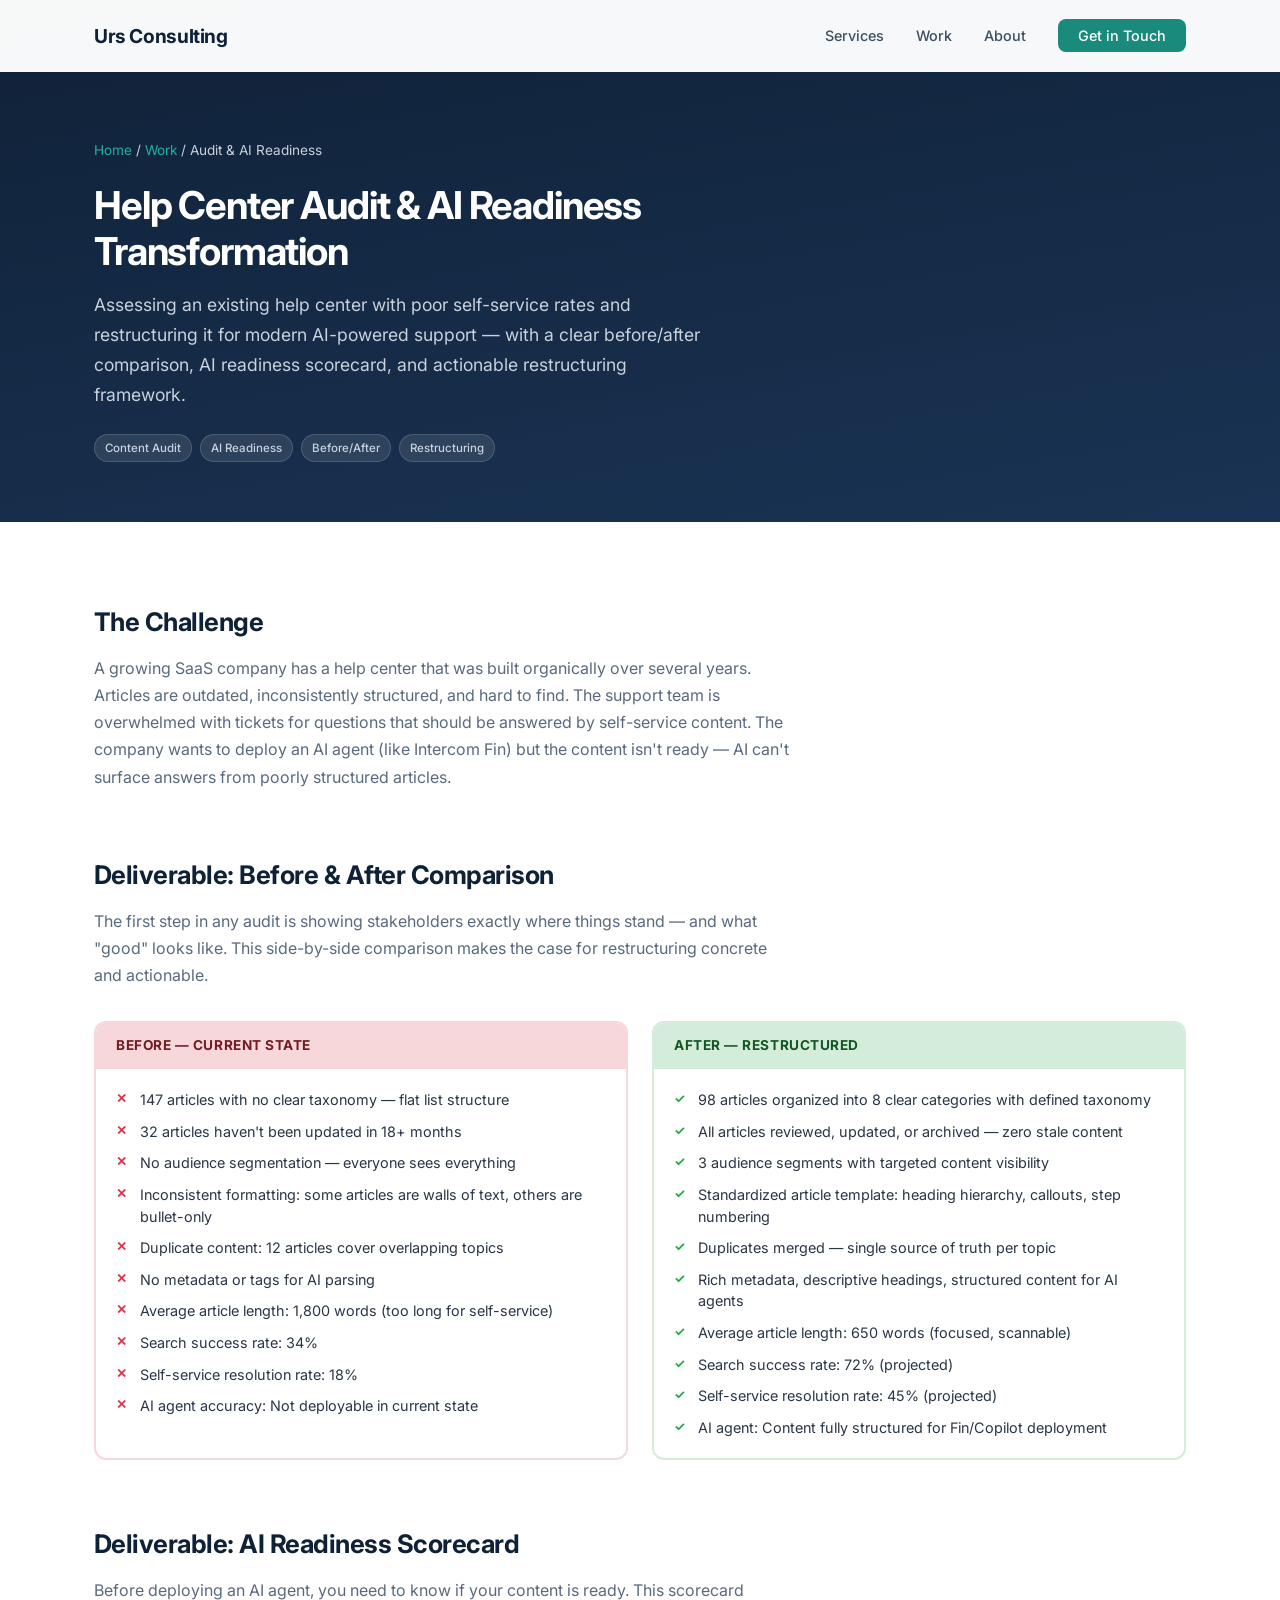
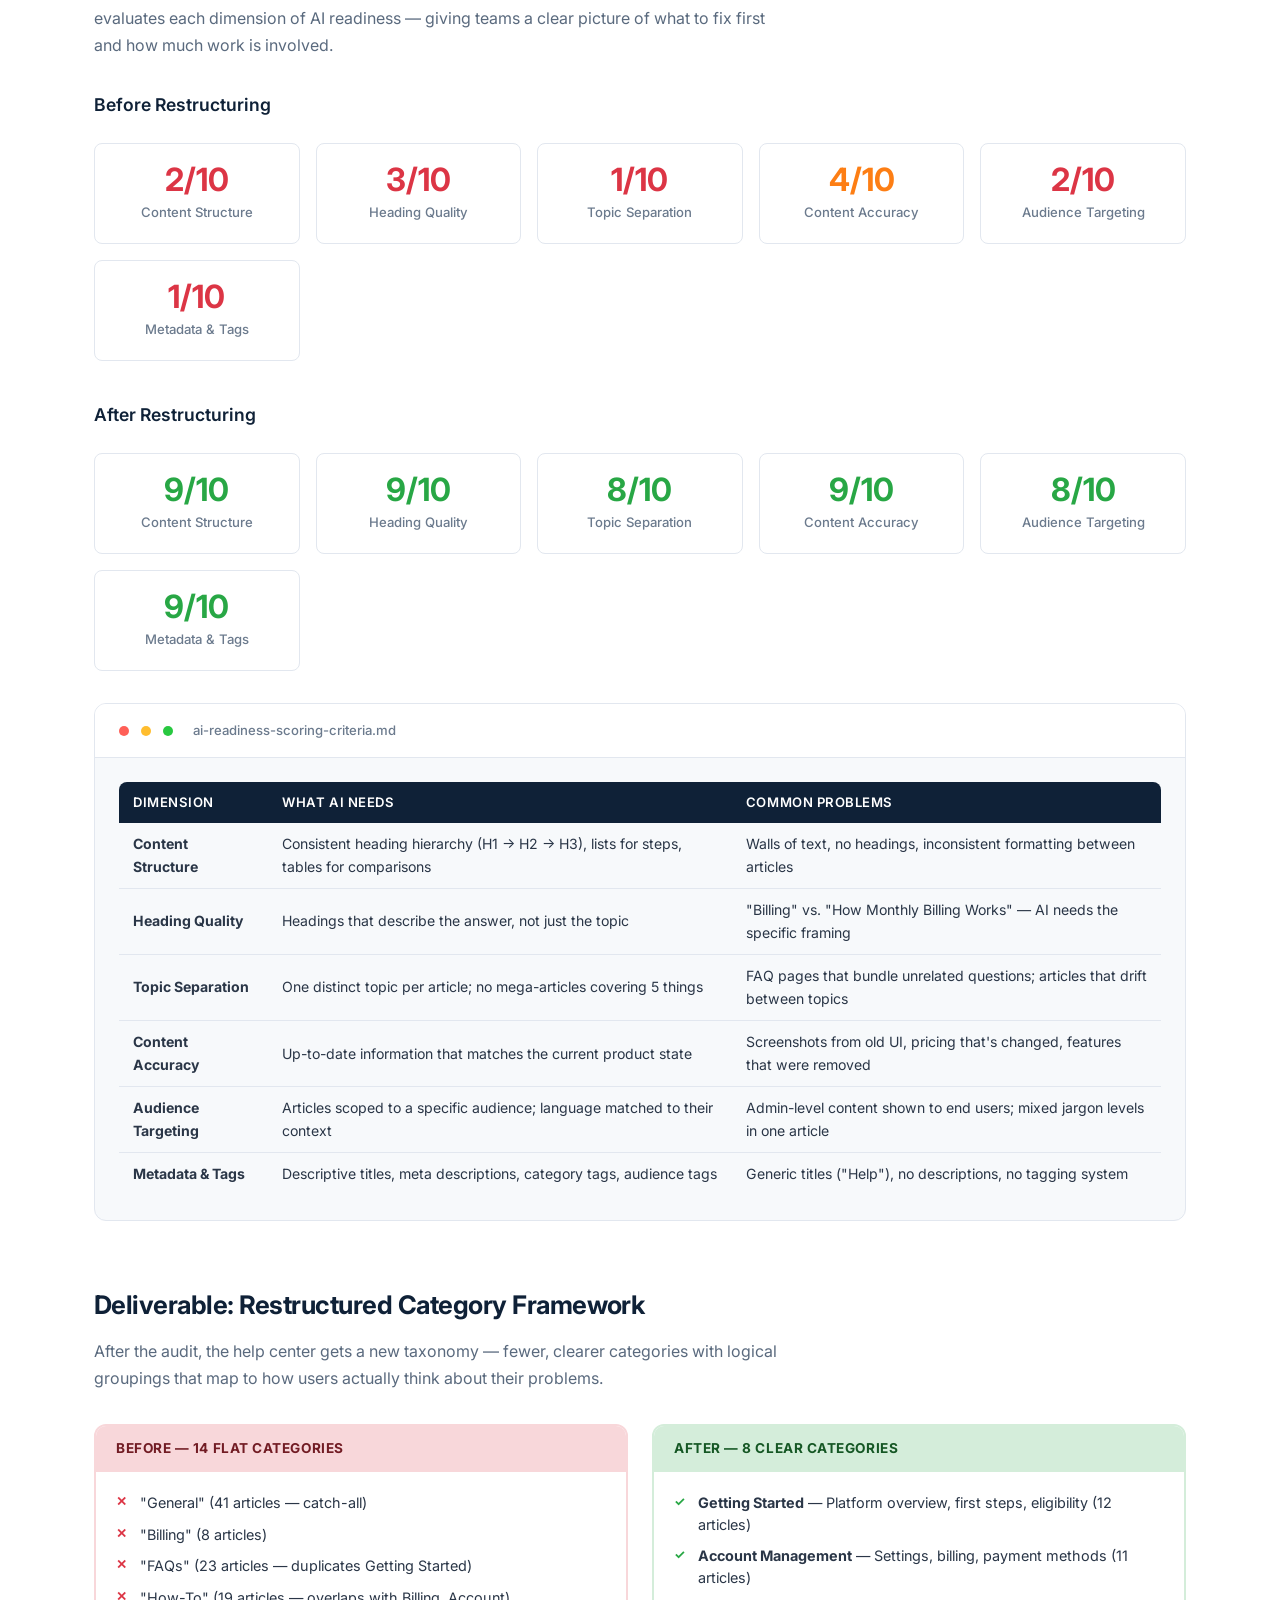
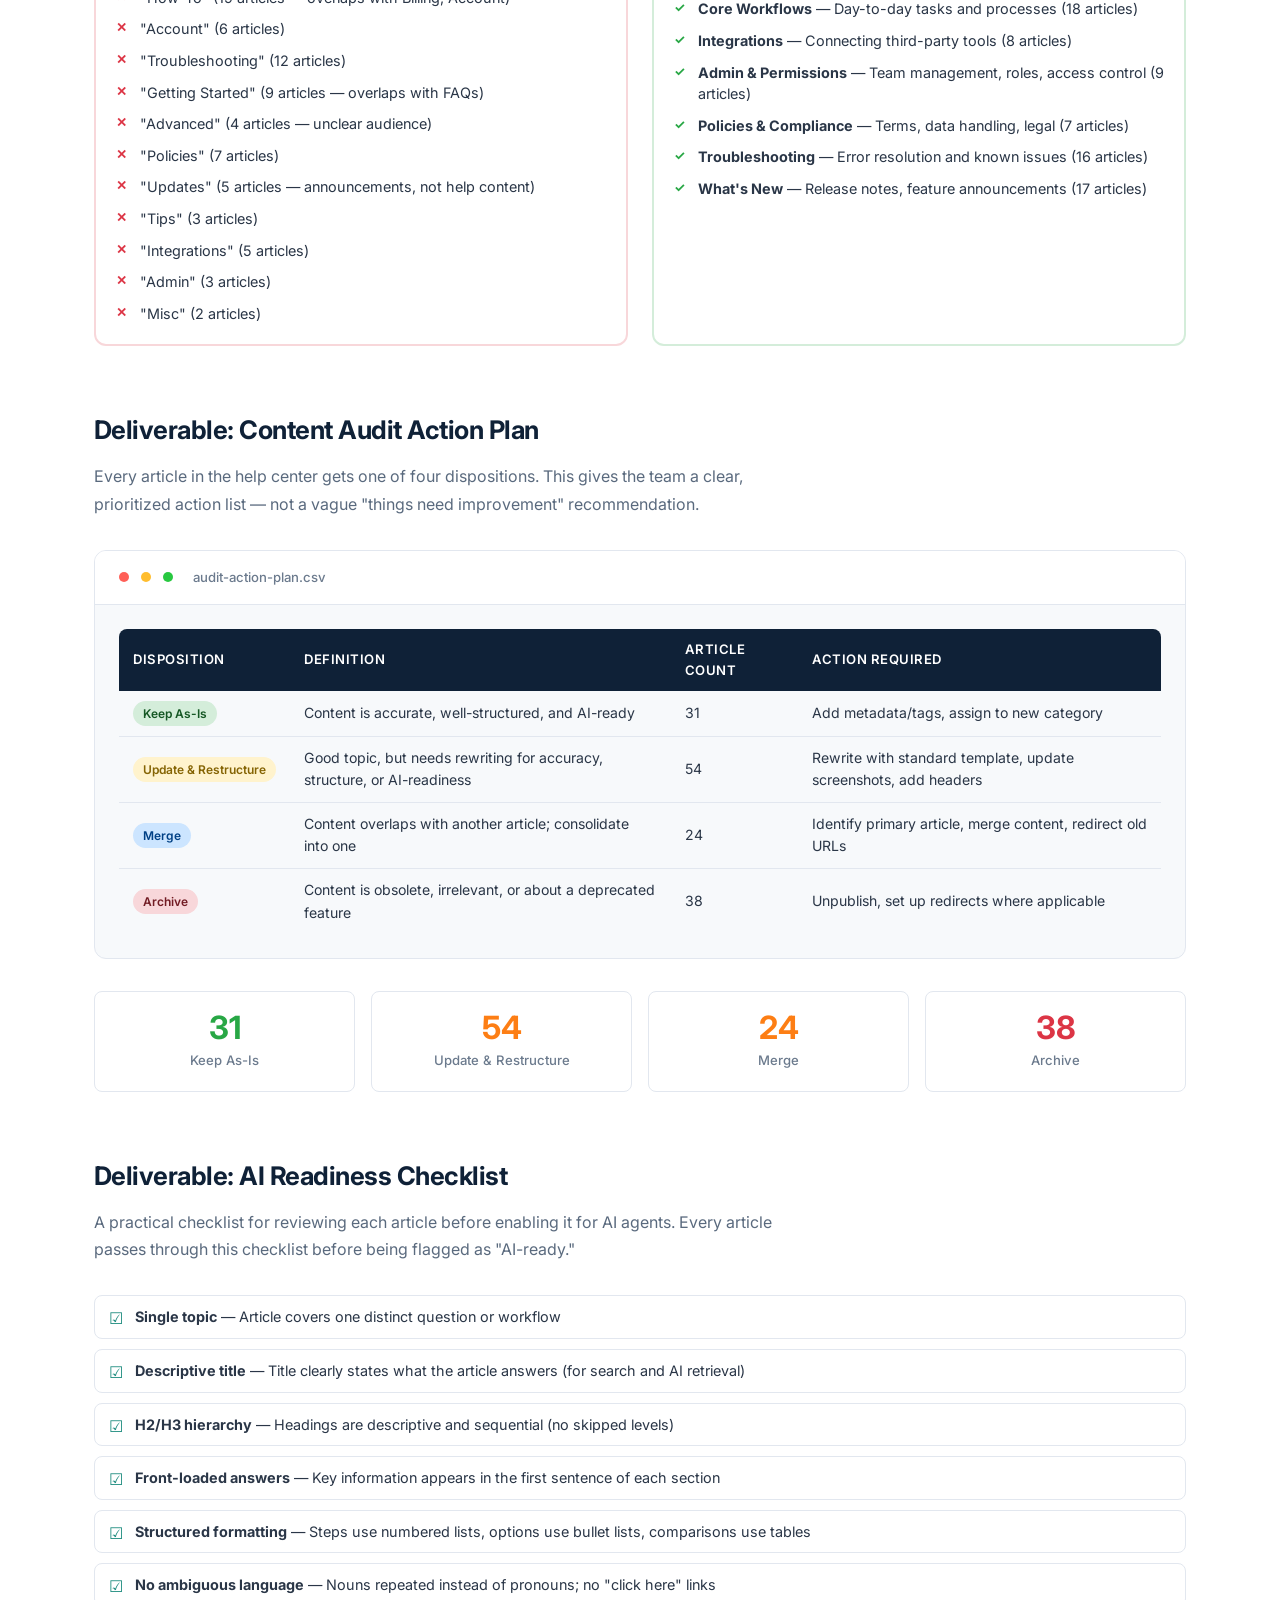
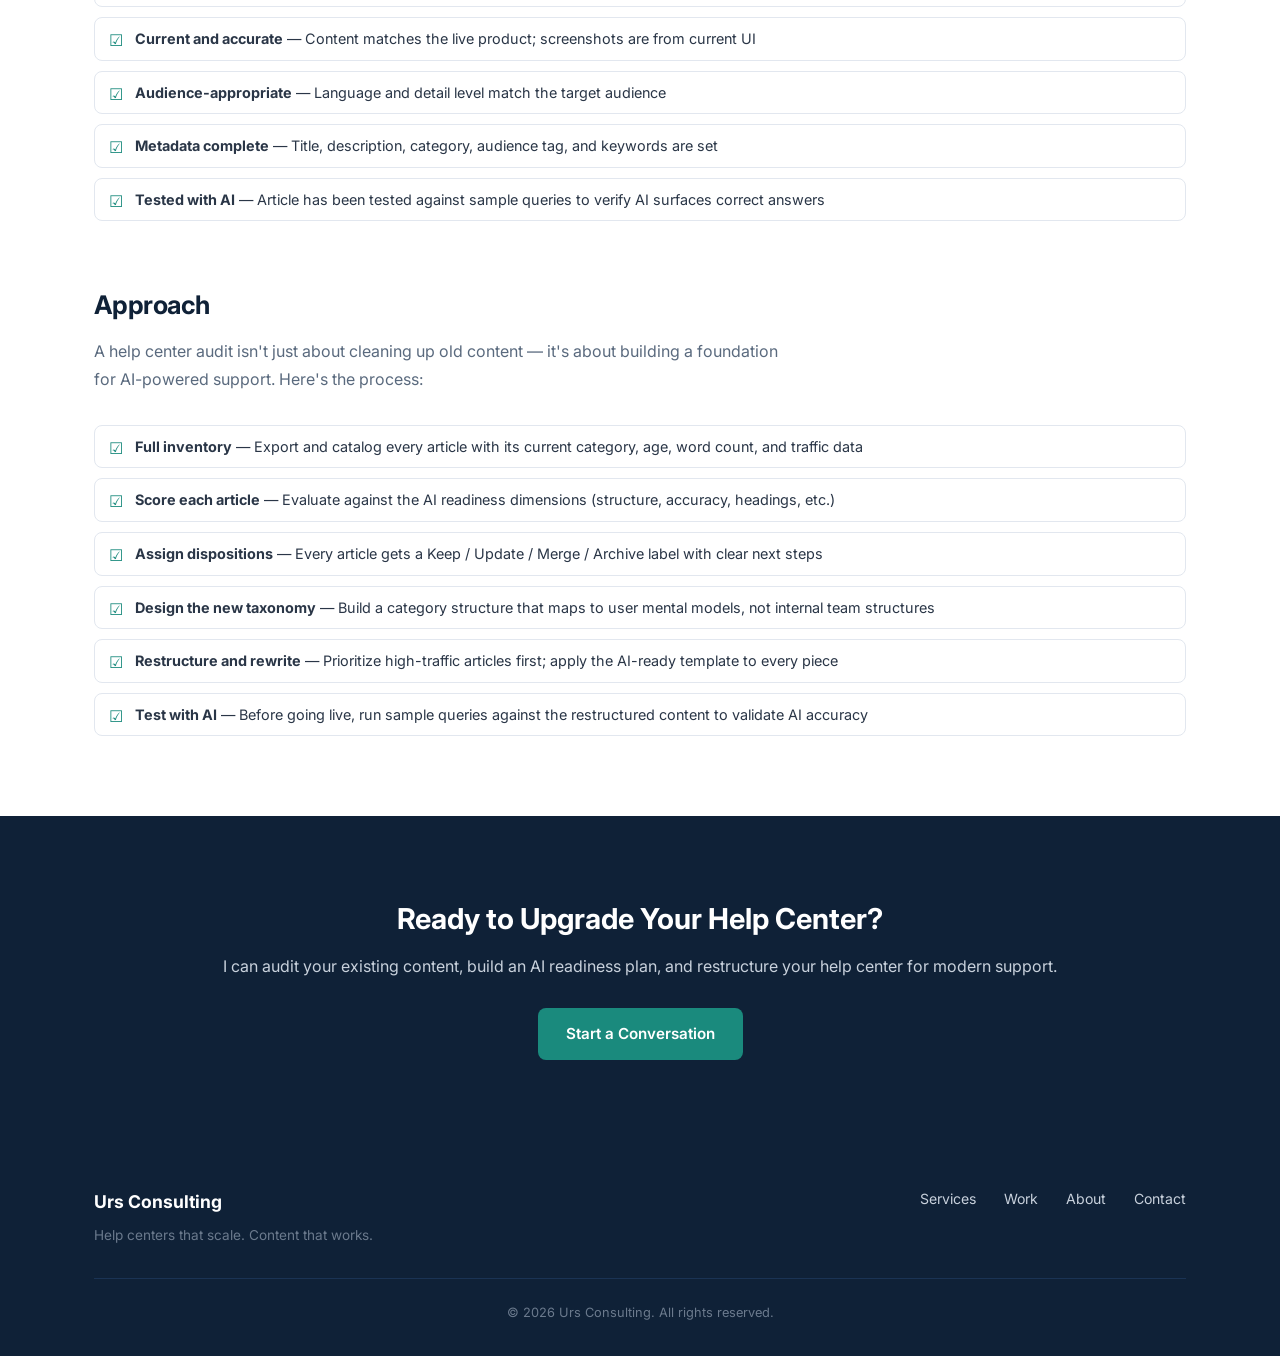
==== examples/audit-ai-readiness.html @ 2b867b2d "Initial portfolio site" ====
<!DOCTYPE html>
<html lang="en">
<head>
    <meta charset="UTF-8">
    <meta name="viewport" content="width=device-width, initial-scale=1.0">
    <title>Help Center Audit &amp; AI Readiness Transformation — Urs Consulting</title>
    <meta name="description" content="Example: Assessing an outdated help center and restructuring it for modern AI-powered support — with before/after comparison and AI readiness scoring.">
    <link rel="preconnect" href="https://fonts.googleapis.com">
    <link rel="preconnect" href="https://fonts.gstatic.com" crossorigin>
    <link href="https://fonts.googleapis.com/css2?family=Inter:wght@400;500;600;700&display=swap" rel="stylesheet">
    <link rel="stylesheet" href="../styles.css">
</head>
<body>
    <!-- Navigation -->
    <nav class="nav scrolled" id="nav">
        <div class="nav-container">
            <a href="../index.html" class="nav-logo">Urs Consulting</a>
            <button class="nav-toggle" aria-label="Toggle navigation menu">
                <span></span>
                <span></span>
                <span></span>
            </button>
            <ul class="nav-links">
                <li><a href="../index.html#services">Services</a></li>
                <li><a href="../index.html#work">Work</a></li>
                <li><a href="../index.html#about">About</a></li>
                <li><a href="../index.html#contact" class="nav-cta">Get in Touch</a></li>
            </ul>
        </div>
    </nav>

    <!-- Hero -->
    <section class="example-hero">
        <div class="container">
            <div class="breadcrumb">
                <a href="../index.html">Home</a> / <a href="../index.html#work">Work</a> / Audit &amp; AI Readiness
            </div>
            <h1>Help Center Audit &amp; AI Readiness Transformation</h1>
            <p class="example-description">Assessing an existing help center with poor self-service rates and restructuring it for modern AI-powered support — with a clear before/after comparison, AI readiness scorecard, and actionable restructuring framework.</p>
            <div class="example-tags">
                <span class="tag">Content Audit</span>
                <span class="tag">AI Readiness</span>
                <span class="tag">Before/After</span>
                <span class="tag">Restructuring</span>
            </div>
        </div>
    </section>

    <!-- Body Content -->
    <section class="example-body">
        <div class="container">

            <!-- Context -->
            <div class="example-section">
                <h2>The Challenge</h2>
                <p>A growing SaaS company has a help center that was built organically over several years. Articles are outdated, inconsistently structured, and hard to find. The support team is overwhelmed with tickets for questions that should be answered by self-service content. The company wants to deploy an AI agent (like Intercom Fin) but the content isn't ready — AI can't surface answers from poorly structured articles.</p>
            </div>

            <!-- Deliverable 1: Before/After -->
            <div class="example-section">
                <h2>Deliverable: Before &amp; After Comparison</h2>
                <p>The first step in any audit is showing stakeholders exactly where things stand — and what "good" looks like. This side-by-side comparison makes the case for restructuring concrete and actionable.</p>

                <div class="before-after">
                    <div class="before-panel">
                        <div class="panel-header">Before — Current State</div>
                        <div class="panel-content">
                            <ul>
                                <li>147 articles with no clear taxonomy — flat list structure</li>
                                <li>32 articles haven't been updated in 18+ months</li>
                                <li>No audience segmentation — everyone sees everything</li>
                                <li>Inconsistent formatting: some articles are walls of text, others are bullet-only</li>
                                <li>Duplicate content: 12 articles cover overlapping topics</li>
                                <li>No metadata or tags for AI parsing</li>
                                <li>Average article length: 1,800 words (too long for self-service)</li>
                                <li>Search success rate: 34%</li>
                                <li>Self-service resolution rate: 18%</li>
                                <li>AI agent accuracy: Not deployable in current state</li>
                            </ul>
                        </div>
                    </div>
                    <div class="after-panel">
                        <div class="panel-header">After — Restructured</div>
                        <div class="panel-content">
                            <ul>
                                <li>98 articles organized into 8 clear categories with defined taxonomy</li>
                                <li>All articles reviewed, updated, or archived — zero stale content</li>
                                <li>3 audience segments with targeted content visibility</li>
                                <li>Standardized article template: heading hierarchy, callouts, step numbering</li>
                                <li>Duplicates merged — single source of truth per topic</li>
                                <li>Rich metadata, descriptive headings, structured content for AI agents</li>
                                <li>Average article length: 650 words (focused, scannable)</li>
                                <li>Search success rate: 72% (projected)</li>
                                <li>Self-service resolution rate: 45% (projected)</li>
                                <li>AI agent: Content fully structured for Fin/Copilot deployment</li>
                            </ul>
                        </div>
                    </div>
                </div>
            </div>

            <!-- Deliverable 2: AI Readiness Scorecard -->
            <div class="example-section">
                <h2>Deliverable: AI Readiness Scorecard</h2>
                <p>Before deploying an AI agent, you need to know if your content is ready. This scorecard evaluates each dimension of AI readiness — giving teams a clear picture of what to fix first and how much work is involved.</p>

                <h3 style="font-size: 1.1rem; font-weight: 600; color: var(--color-navy); margin: 24px 0 4px;">Before Restructuring</h3>
                <div class="scorecard">
                    <div class="score-item">
                        <div class="score-value score-low">2/10</div>
                        <div class="score-label">Content Structure</div>
                    </div>
                    <div class="score-item">
                        <div class="score-value score-low">3/10</div>
                        <div class="score-label">Heading Quality</div>
                    </div>
                    <div class="score-item">
                        <div class="score-value score-low">1/10</div>
                        <div class="score-label">Topic Separation</div>
                    </div>
                    <div class="score-item">
                        <div class="score-value score-mid">4/10</div>
                        <div class="score-label">Content Accuracy</div>
                    </div>
                    <div class="score-item">
                        <div class="score-value score-low">2/10</div>
                        <div class="score-label">Audience Targeting</div>
                    </div>
                    <div class="score-item">
                        <div class="score-value score-low">1/10</div>
                        <div class="score-label">Metadata &amp; Tags</div>
                    </div>
                </div>

                <h3 style="font-size: 1.1rem; font-weight: 600; color: var(--color-navy); margin: 40px 0 4px;">After Restructuring</h3>
                <div class="scorecard">
                    <div class="score-item">
                        <div class="score-value score-high">9/10</div>
                        <div class="score-label">Content Structure</div>
                    </div>
                    <div class="score-item">
                        <div class="score-value score-high">9/10</div>
                        <div class="score-label">Heading Quality</div>
                    </div>
                    <div class="score-item">
                        <div class="score-value score-high">8/10</div>
                        <div class="score-label">Topic Separation</div>
                    </div>
                    <div class="score-item">
                        <div class="score-value score-high">9/10</div>
                        <div class="score-label">Content Accuracy</div>
                    </div>
                    <div class="score-item">
                        <div class="score-value score-high">8/10</div>
                        <div class="score-label">Audience Targeting</div>
                    </div>
                    <div class="score-item">
                        <div class="score-value score-high">9/10</div>
                        <div class="score-label">Metadata &amp; Tags</div>
                    </div>
                </div>

                <div class="deliverable" style="margin-top: 32px;">
                    <div class="deliverable-header">
                        <span class="dot red"></span>
                        <span class="dot yellow"></span>
                        <span class="dot green"></span>
                        <span>ai-readiness-scoring-criteria.md</span>
                    </div>
                    <div class="deliverable-content">
                        <table>
                            <thead>
                                <tr>
                                    <th>Dimension</th>
                                    <th>What AI Needs</th>
                                    <th>Common Problems</th>
                                </tr>
                            </thead>
                            <tbody>
                                <tr>
                                    <td><strong>Content Structure</strong></td>
                                    <td>Consistent heading hierarchy (H1 → H2 → H3), lists for steps, tables for comparisons</td>
                                    <td>Walls of text, no headings, inconsistent formatting between articles</td>
                                </tr>
                                <tr>
                                    <td><strong>Heading Quality</strong></td>
                                    <td>Headings that describe the answer, not just the topic</td>
                                    <td>"Billing" vs. "How Monthly Billing Works" — AI needs the specific framing</td>
                                </tr>
                                <tr>
                                    <td><strong>Topic Separation</strong></td>
                                    <td>One distinct topic per article; no mega-articles covering 5 things</td>
                                    <td>FAQ pages that bundle unrelated questions; articles that drift between topics</td>
                                </tr>
                                <tr>
                                    <td><strong>Content Accuracy</strong></td>
                                    <td>Up-to-date information that matches the current product state</td>
                                    <td>Screenshots from old UI, pricing that's changed, features that were removed</td>
                                </tr>
                                <tr>
                                    <td><strong>Audience Targeting</strong></td>
                                    <td>Articles scoped to a specific audience; language matched to their context</td>
                                    <td>Admin-level content shown to end users; mixed jargon levels in one article</td>
                                </tr>
                                <tr>
                                    <td><strong>Metadata &amp; Tags</strong></td>
                                    <td>Descriptive titles, meta descriptions, category tags, audience tags</td>
                                    <td>Generic titles ("Help"), no descriptions, no tagging system</td>
                                </tr>
                            </tbody>
                        </table>
                    </div>
                </div>
            </div>

            <!-- Deliverable 3: Restructured Framework -->
            <div class="example-section">
                <h2>Deliverable: Restructured Category Framework</h2>
                <p>After the audit, the help center gets a new taxonomy — fewer, clearer categories with logical groupings that map to how users actually think about their problems.</p>

                <div class="before-after">
                    <div class="before-panel">
                        <div class="panel-header">Before — 14 Flat Categories</div>
                        <div class="panel-content">
                            <ul>
                                <li>"General" (41 articles — catch-all)</li>
                                <li>"Billing" (8 articles)</li>
                                <li>"FAQs" (23 articles — duplicates Getting Started)</li>
                                <li>"How-To" (19 articles — overlaps with Billing, Account)</li>
                                <li>"Account" (6 articles)</li>
                                <li>"Troubleshooting" (12 articles)</li>
                                <li>"Getting Started" (9 articles — overlaps with FAQs)</li>
                                <li>"Advanced" (4 articles — unclear audience)</li>
                                <li>"Policies" (7 articles)</li>
                                <li>"Updates" (5 articles — announcements, not help content)</li>
                                <li>"Tips" (3 articles)</li>
                                <li>"Integrations" (5 articles)</li>
                                <li>"Admin" (3 articles)</li>
                                <li>"Misc" (2 articles)</li>
                            </ul>
                        </div>
                    </div>
                    <div class="after-panel">
                        <div class="panel-header">After — 8 Clear Categories</div>
                        <div class="panel-content">
                            <ul>
                                <li><strong>Getting Started</strong> — Platform overview, first steps, eligibility (12 articles)</li>
                                <li><strong>Account Management</strong> — Settings, billing, payment methods (11 articles)</li>
                                <li><strong>Core Workflows</strong> — Day-to-day tasks and processes (18 articles)</li>
                                <li><strong>Integrations</strong> — Connecting third-party tools (8 articles)</li>
                                <li><strong>Admin &amp; Permissions</strong> — Team management, roles, access control (9 articles)</li>
                                <li><strong>Policies &amp; Compliance</strong> — Terms, data handling, legal (7 articles)</li>
                                <li><strong>Troubleshooting</strong> — Error resolution and known issues (16 articles)</li>
                                <li><strong>What's New</strong> — Release notes, feature announcements (17 articles)</li>
                            </ul>
                        </div>
                    </div>
                </div>
            </div>

            <!-- Deliverable 4: Audit Action Plan -->
            <div class="example-section">
                <h2>Deliverable: Content Audit Action Plan</h2>
                <p>Every article in the help center gets one of four dispositions. This gives the team a clear, prioritized action list — not a vague "things need improvement" recommendation.</p>

                <div class="deliverable">
                    <div class="deliverable-header">
                        <span class="dot red"></span>
                        <span class="dot yellow"></span>
                        <span class="dot green"></span>
                        <span>audit-action-plan.csv</span>
                    </div>
                    <div class="deliverable-content">
                        <table>
                            <thead>
                                <tr>
                                    <th>Disposition</th>
                                    <th>Definition</th>
                                    <th>Article Count</th>
                                    <th>Action Required</th>
                                </tr>
                            </thead>
                            <tbody>
                                <tr>
                                    <td><span class="status status-published">Keep As-Is</span></td>
                                    <td>Content is accurate, well-structured, and AI-ready</td>
                                    <td>31</td>
                                    <td>Add metadata/tags, assign to new category</td>
                                </tr>
                                <tr>
                                    <td><span class="status status-review">Update &amp; Restructure</span></td>
                                    <td>Good topic, but needs rewriting for accuracy, structure, or AI-readiness</td>
                                    <td>54</td>
                                    <td>Rewrite with standard template, update screenshots, add headers</td>
                                </tr>
                                <tr>
                                    <td><span class="status status-in-progress">Merge</span></td>
                                    <td>Content overlaps with another article; consolidate into one</td>
                                    <td>24</td>
                                    <td>Identify primary article, merge content, redirect old URLs</td>
                                </tr>
                                <tr>
                                    <td><span class="status status-outdated">Archive</span></td>
                                    <td>Content is obsolete, irrelevant, or about a deprecated feature</td>
                                    <td>38</td>
                                    <td>Unpublish, set up redirects where applicable</td>
                                </tr>
                            </tbody>
                        </table>
                    </div>
                </div>

                <div style="margin-top: 24px;">
                    <div class="scorecard">
                        <div class="score-item">
                            <div class="score-value score-high">31</div>
                            <div class="score-label">Keep As-Is</div>
                        </div>
                        <div class="score-item">
                            <div class="score-value score-mid">54</div>
                            <div class="score-label">Update &amp; Restructure</div>
                        </div>
                        <div class="score-item">
                            <div class="score-value score-mid">24</div>
                            <div class="score-label">Merge</div>
                        </div>
                        <div class="score-item">
                            <div class="score-value score-low">38</div>
                            <div class="score-label">Archive</div>
                        </div>
                    </div>
                </div>
            </div>

            <!-- Deliverable 5: AI Readiness Checklist -->
            <div class="example-section">
                <h2>Deliverable: AI Readiness Checklist</h2>
                <p>A practical checklist for reviewing each article before enabling it for AI agents. Every article passes through this checklist before being flagged as "AI-ready."</p>

                <ul class="checklist">
                    <li class="checked"><strong>Single topic</strong> — Article covers one distinct question or workflow</li>
                    <li class="checked"><strong>Descriptive title</strong> — Title clearly states what the article answers (for search and AI retrieval)</li>
                    <li class="checked"><strong>H2/H3 hierarchy</strong> — Headings are descriptive and sequential (no skipped levels)</li>
                    <li class="checked"><strong>Front-loaded answers</strong> — Key information appears in the first sentence of each section</li>
                    <li class="checked"><strong>Structured formatting</strong> — Steps use numbered lists, options use bullet lists, comparisons use tables</li>
                    <li class="checked"><strong>No ambiguous language</strong> — Nouns repeated instead of pronouns; no "click here" links</li>
                    <li class="checked"><strong>Current and accurate</strong> — Content matches the live product; screenshots are from current UI</li>
                    <li class="checked"><strong>Audience-appropriate</strong> — Language and detail level match the target audience</li>
                    <li class="checked"><strong>Metadata complete</strong> — Title, description, category, audience tag, and keywords are set</li>
                    <li class="checked"><strong>Tested with AI</strong> — Article has been tested against sample queries to verify AI surfaces correct answers</li>
                </ul>
            </div>

            <!-- Approach -->
            <div class="example-section">
                <h2>Approach</h2>
                <p>A help center audit isn't just about cleaning up old content — it's about building a foundation for AI-powered support. Here's the process:</p>
                <ul class="checklist">
                    <li class="checked"><strong>Full inventory</strong> — Export and catalog every article with its current category, age, word count, and traffic data</li>
                    <li class="checked"><strong>Score each article</strong> — Evaluate against the AI readiness dimensions (structure, accuracy, headings, etc.)</li>
                    <li class="checked"><strong>Assign dispositions</strong> — Every article gets a Keep / Update / Merge / Archive label with clear next steps</li>
                    <li class="checked"><strong>Design the new taxonomy</strong> — Build a category structure that maps to user mental models, not internal team structures</li>
                    <li class="checked"><strong>Restructure and rewrite</strong> — Prioritize high-traffic articles first; apply the AI-ready template to every piece</li>
                    <li class="checked"><strong>Test with AI</strong> — Before going live, run sample queries against the restructured content to validate AI accuracy</li>
                </ul>
            </div>

        </div>
    </section>

    <!-- CTA -->
    <section class="example-cta">
        <div class="container">
            <h2>Ready to Upgrade Your Help Center?</h2>
            <p>I can audit your existing content, build an AI readiness plan, and restructure your help center for modern support.</p>
            <a href="../index.html#contact" class="btn btn-primary">Start a Conversation</a>
        </div>
    </section>

    <!-- Footer -->
    <footer class="footer">
        <div class="container">
            <div class="footer-content">
                <div class="footer-brand">
                    <span class="footer-logo">Urs Consulting</span>
                    <p>Help centers that scale. Content that works.</p>
                </div>
                <div class="footer-links">
                    <a href="../index.html#services">Services</a>
                    <a href="../index.html#work">Work</a>
                    <a href="../index.html#about">About</a>
                    <a href="../index.html#contact">Contact</a>
                </div>
            </div>
            <div class="footer-bottom">
                <p>&copy; 2026 Urs Consulting. All rights reserved.</p>
            </div>
        </div>
    </footer>

    <script>
        const navToggle = document.querySelector('.nav-toggle');
        const navLinks = document.querySelector('.nav-links');
        navToggle.addEventListener('click', () => {
            navLinks.classList.toggle('active');
            navToggle.classList.toggle('active');
        });
        document.querySelectorAll('.nav-links a').forEach(link => {
            link.addEventListener('click', () => {
                navLinks.classList.remove('active');
                navToggle.classList.remove('active');
            });
        });
    </script>
</body>
</html>
---- styles.css ----
/* ========================================
   Urs Consulting — Styles
   ======================================== */

/* --- Custom Properties --- */
:root {
    --color-navy: #0f2137;
    --color-navy-light: #1a3354;
    --color-teal: #1a8a7d;
    --color-teal-light: #21b0a0;
    --color-teal-bg: #e8f7f5;
    --color-white: #ffffff;
    --color-off-white: #f7f9fb;
    --color-gray-100: #f0f3f7;
    --color-gray-200: #e2e7ef;
    --color-gray-300: #c8d1dc;
    --color-gray-500: #6b7a8d;
    --color-gray-700: #3d4f63;
    --color-gray-900: #1a2332;
    --color-text: #2a3647;
    --color-text-light: #5a6a7e;
    --font-body: 'Inter', -apple-system, BlinkMacSystemFont, 'Segoe UI', sans-serif;
    --max-width: 1140px;
    --nav-height: 72px;
    --radius: 8px;
    --radius-lg: 12px;
    --shadow-sm: 0 1px 3px rgba(15, 33, 55, 0.08);
    --shadow-md: 0 4px 16px rgba(15, 33, 55, 0.1);
    --shadow-lg: 0 8px 32px rgba(15, 33, 55, 0.12);
    --transition: 0.2s ease;
}

/* --- Reset & Base --- */
*, *::before, *::after {
    margin: 0;
    padding: 0;
    box-sizing: border-box;
}

html {
    scroll-behavior: smooth;
}

body {
    font-family: var(--font-body);
    color: var(--color-text);
    line-height: 1.6;
    background: var(--color-white);
    -webkit-font-smoothing: antialiased;
}

img {
    max-width: 100%;
    display: block;
}

a {
    color: inherit;
    text-decoration: none;
}

/* --- Layout --- */
.container {
    max-width: var(--max-width);
    margin: 0 auto;
    padding: 0 24px;
}

/* --- Navigation --- */
.nav {
    position: fixed;
    top: 0;
    left: 0;
    right: 0;
    height: var(--nav-height);
    z-index: 1000;
    background: transparent;
    transition: background var(--transition), box-shadow var(--transition);
}

.nav.scrolled {
    background: rgba(255, 255, 255, 0.97);
    box-shadow: var(--shadow-sm);
    backdrop-filter: blur(8px);
}

.nav-container {
    max-width: var(--max-width);
    margin: 0 auto;
    padding: 0 24px;
    height: 100%;
    display: flex;
    align-items: center;
    justify-content: space-between;
}

.nav-logo {
    font-size: 1.2rem;
    font-weight: 700;
    color: var(--color-navy);
    letter-spacing: -0.02em;
}

.nav-links {
    list-style: none;
    display: flex;
    align-items: center;
    gap: 32px;
}

.nav-links a {
    font-size: 0.9rem;
    font-weight: 500;
    color: var(--color-gray-700);
    transition: color var(--transition);
}

.nav-links a:hover {
    color: var(--color-teal);
}

.nav-cta {
    background: var(--color-teal);
    color: var(--color-white) !important;
    padding: 8px 20px;
    border-radius: var(--radius);
    transition: background var(--transition) !important;
}

.nav-cta:hover {
    background: var(--color-teal-light) !important;
}

/* Mobile Nav Toggle */
.nav-toggle {
    display: none;
    flex-direction: column;
    gap: 5px;
    background: none;
    border: none;
    cursor: pointer;
    padding: 4px;
}

.nav-toggle span {
    display: block;
    width: 24px;
    height: 2px;
    background: var(--color-navy);
    border-radius: 2px;
    transition: transform var(--transition), opacity var(--transition);
}

.nav-toggle.active span:nth-child(1) {
    transform: rotate(45deg) translate(5px, 5px);
}
.nav-toggle.active span:nth-child(2) {
    opacity: 0;
}
.nav-toggle.active span:nth-child(3) {
    transform: rotate(-45deg) translate(5px, -5px);
}

/* --- Buttons --- */
.btn {
    display: inline-block;
    font-family: var(--font-body);
    font-size: 0.95rem;
    font-weight: 600;
    padding: 14px 28px;
    border-radius: var(--radius);
    border: none;
    cursor: pointer;
    transition: all var(--transition);
    text-align: center;
}

.btn-primary {
    background: var(--color-teal);
    color: var(--color-white);
}

.btn-primary:hover {
    background: var(--color-teal-light);
    transform: translateY(-1px);
    box-shadow: 0 4px 12px rgba(26, 138, 125, 0.3);
}

.btn-secondary {
    background: transparent;
    color: var(--color-navy);
    border: 2px solid var(--color-gray-200);
}

.btn-secondary:hover {
    border-color: var(--color-teal);
    color: var(--color-teal);
}

.btn-full {
    width: 100%;
}

/* --- Hero Section --- */
.hero {
    padding: 160px 0 100px;
    background: linear-gradient(170deg, var(--color-off-white) 0%, var(--color-white) 100%);
}

.hero-content {
    max-width: 720px;
}

.hero h1 {
    font-size: 3.2rem;
    font-weight: 700;
    line-height: 1.15;
    color: var(--color-navy);
    letter-spacing: -0.03em;
    margin-bottom: 24px;
}

.hero-subtitle {
    font-size: 1.15rem;
    line-height: 1.7;
    color: var(--color-text-light);
    margin-bottom: 36px;
    max-width: 600px;
}

.hero-ctas {
    display: flex;
    gap: 16px;
    flex-wrap: wrap;
}

/* --- Section Shared --- */
.section-header {
    text-align: center;
    max-width: 640px;
    margin: 0 auto 56px;
}

.section-header h2 {
    font-size: 2rem;
    font-weight: 700;
    color: var(--color-navy);
    letter-spacing: -0.02em;
    margin-bottom: 16px;
}

.section-header p {
    font-size: 1.05rem;
    color: var(--color-text-light);
    line-height: 1.7;
}

/* --- Services Section --- */
.services {
    padding: 100px 0;
    background: var(--color-white);
}

.services-grid {
    display: grid;
    grid-template-columns: repeat(2, 1fr);
    gap: 24px;
}

.service-card {
    padding: 36px;
    background: var(--color-off-white);
    border-radius: var(--radius-lg);
    border: 1px solid var(--color-gray-100);
    transition: all var(--transition);
}

.service-card:hover {
    box-shadow: var(--shadow-md);
    border-color: var(--color-gray-200);
    transform: translateY(-2px);
}

.service-icon {
    display: inline-flex;
    align-items: center;
    justify-content: center;
    width: 52px;
    height: 52px;
    background: var(--color-teal-bg);
    border-radius: var(--radius);
    color: var(--color-teal);
    margin-bottom: 20px;
}

.service-card h3 {
    font-size: 1.15rem;
    font-weight: 600;
    color: var(--color-navy);
    margin-bottom: 12px;
    letter-spacing: -0.01em;
}

.service-card p {
    font-size: 0.93rem;
    color: var(--color-text-light);
    line-height: 1.65;
}

/* --- Work / Portfolio Section --- */
.work {
    padding: 100px 0;
    background: var(--color-off-white);
}

/* --- Process Section --- */
.process {
    padding: 100px 0;
    background: var(--color-navy);
    color: var(--color-white);
}

.process .section-header h2 {
    color: var(--color-white);
}

.process .section-header p {
    color: var(--color-gray-300);
}

.process-grid {
    display: grid;
    grid-template-columns: repeat(4, 1fr);
    gap: 32px;
}

.process-step {
    position: relative;
}

.process-number {
    display: inline-flex;
    align-items: center;
    justify-content: center;
    width: 40px;
    height: 40px;
    background: var(--color-teal);
    color: var(--color-white);
    font-size: 1rem;
    font-weight: 700;
    border-radius: 50%;
    margin-bottom: 16px;
}

.process-step h3 {
    font-size: 1.05rem;
    font-weight: 600;
    color: var(--color-white);
    margin-bottom: 10px;
}

.process-step p {
    font-size: 0.9rem;
    color: var(--color-gray-300);
    line-height: 1.65;
}

.work-grid {
    display: grid;
    grid-template-columns: repeat(3, 1fr);
    gap: 24px;
}

.work-card {
    display: flex;
    flex-direction: column;
    padding: 32px;
    background: var(--color-white);
    border-radius: var(--radius-lg);
    border: 1px solid var(--color-gray-200);
    transition: all var(--transition);
    text-decoration: none;
}

.work-card:hover {
    box-shadow: var(--shadow-lg);
    border-color: var(--color-teal);
    transform: translateY(-3px);
}

.work-card-label {
    font-size: 0.75rem;
    font-weight: 600;
    text-transform: uppercase;
    letter-spacing: 0.06em;
    color: var(--color-teal);
    margin-bottom: 12px;
}

.work-card h3 {
    font-size: 1.2rem;
    font-weight: 600;
    color: var(--color-navy);
    margin-bottom: 12px;
    letter-spacing: -0.01em;
    line-height: 1.35;
}

.work-card p {
    font-size: 0.9rem;
    color: var(--color-text-light);
    line-height: 1.65;
    flex-grow: 1;
}

.work-card-tags {
    display: flex;
    flex-wrap: wrap;
    gap: 6px;
    margin-top: 20px;
    margin-bottom: 20px;
}

.tag {
    font-size: 0.72rem;
    font-weight: 500;
    padding: 4px 10px;
    background: var(--color-gray-100);
    color: var(--color-gray-500);
    border-radius: 20px;
}

.work-card-link {
    font-size: 0.9rem;
    font-weight: 600;
    color: var(--color-teal);
    transition: color var(--transition);
}

.work-card:hover .work-card-link {
    color: var(--color-teal-light);
}

/* --- About Section --- */
.about {
    padding: 100px 0;
    background: var(--color-white);
}

.about-content h2 {
    font-size: 2rem;
    font-weight: 700;
    color: var(--color-navy);
    letter-spacing: -0.02em;
    margin-bottom: 24px;
}

.about-content p {
    font-size: 1.02rem;
    color: var(--color-text-light);
    line-height: 1.75;
    margin-bottom: 16px;
    max-width: 680px;
}

.about-stats {
    display: flex;
    gap: 48px;
    margin-top: 40px;
    padding-top: 32px;
    border-top: 1px solid var(--color-gray-200);
}

.stat {
    display: flex;
    flex-direction: column;
}

.stat-number {
    font-size: 2rem;
    font-weight: 700;
    color: var(--color-teal);
    letter-spacing: -0.02em;
    line-height: 1;
}

.stat-label {
    font-size: 0.85rem;
    color: var(--color-gray-500);
    margin-top: 6px;
    font-weight: 500;
}

/* --- Contact Section --- */
.contact {
    padding: 100px 0;
    background: var(--color-off-white);
}

.contact-form-wrapper {
    max-width: 640px;
    margin: 0 auto;
}

.contact-form {
    display: flex;
    flex-direction: column;
    gap: 20px;
}

.form-row {
    display: grid;
    grid-template-columns: 1fr 1fr;
    gap: 20px;
}

.form-group {
    display: flex;
    flex-direction: column;
    gap: 6px;
}

.form-group label {
    font-size: 0.85rem;
    font-weight: 600;
    color: var(--color-navy);
}

.form-group .optional {
    font-weight: 400;
    color: var(--color-gray-500);
}

.form-group input,
.form-group select,
.form-group textarea {
    font-family: var(--font-body);
    font-size: 0.93rem;
    padding: 12px 16px;
    border: 1px solid var(--color-gray-200);
    border-radius: var(--radius);
    background: var(--color-white);
    color: var(--color-text);
    transition: border-color var(--transition), box-shadow var(--transition);
    outline: none;
}

.form-group input:focus,
.form-group select:focus,
.form-group textarea:focus {
    border-color: var(--color-teal);
    box-shadow: 0 0 0 3px rgba(26, 138, 125, 0.1);
}

.form-group textarea {
    resize: vertical;
    min-height: 120px;
}

.form-group select {
    appearance: none;
    background-image: url("data:image/svg+xml,%3Csvg xmlns='http://www.w3.org/2000/svg' width='12' height='12' viewBox='0 0 12 12'%3E%3Cpath fill='%236b7a8d' d='M6 8L1 3h10z'/%3E%3C/svg%3E");
    background-repeat: no-repeat;
    background-position: right 16px center;
    padding-right: 40px;
}

/* --- Footer --- */
.footer {
    padding: 48px 0 32px;
    background: var(--color-navy);
    color: var(--color-gray-300);
}

.footer-content {
    display: flex;
    justify-content: space-between;
    align-items: flex-start;
    padding-bottom: 32px;
    border-bottom: 1px solid var(--color-navy-light);
}

.footer-logo {
    font-size: 1.1rem;
    font-weight: 700;
    color: var(--color-white);
}

.footer-brand p {
    font-size: 0.85rem;
    margin-top: 8px;
    color: var(--color-gray-500);
}

.footer-links {
    display: flex;
    gap: 28px;
}

.footer-links a {
    font-size: 0.88rem;
    color: var(--color-gray-300);
    transition: color var(--transition);
}

.footer-links a:hover {
    color: var(--color-white);
}

.footer-bottom {
    padding-top: 24px;
    text-align: center;
}

.footer-bottom p {
    font-size: 0.8rem;
    color: var(--color-gray-500);
}

/* ========================================
   Example / Case Study Pages
   ======================================== */

/* --- Example Page Layout --- */
.example-hero {
    padding: 140px 0 60px;
    background: linear-gradient(170deg, var(--color-navy) 0%, var(--color-navy-light) 100%);
    color: var(--color-white);
}

.example-hero .breadcrumb {
    font-size: 0.85rem;
    color: var(--color-gray-300);
    margin-bottom: 20px;
}

.example-hero .breadcrumb a {
    color: var(--color-teal-light);
    transition: color var(--transition);
}

.example-hero .breadcrumb a:hover {
    color: var(--color-white);
}

.example-hero h1 {
    font-size: 2.4rem;
    font-weight: 700;
    letter-spacing: -0.03em;
    line-height: 1.2;
    margin-bottom: 16px;
    max-width: 700px;
}

.example-hero .example-description {
    font-size: 1.1rem;
    color: var(--color-gray-300);
    line-height: 1.7;
    max-width: 620px;
}

.example-tags {
    display: flex;
    flex-wrap: wrap;
    gap: 8px;
    margin-top: 24px;
}

.example-tags .tag {
    background: rgba(255, 255, 255, 0.1);
    color: var(--color-gray-300);
    border: 1px solid rgba(255, 255, 255, 0.15);
}

/* --- Example Body --- */
.example-body {
    padding: 80px 0;
}

.example-section {
    margin-bottom: 64px;
}

.example-section:last-child {
    margin-bottom: 0;
}

.example-section > h2 {
    font-size: 1.6rem;
    font-weight: 700;
    color: var(--color-navy);
    letter-spacing: -0.02em;
    margin-bottom: 12px;
}

.example-section > p {
    font-size: 1rem;
    color: var(--color-text-light);
    line-height: 1.7;
    max-width: 700px;
    margin-bottom: 32px;
}

/* --- Deliverable Blocks --- */
.deliverable {
    background: var(--color-off-white);
    border: 1px solid var(--color-gray-200);
    border-radius: var(--radius-lg);
    overflow: hidden;
    margin-bottom: 32px;
}

.deliverable-header {
    display: flex;
    align-items: center;
    gap: 12px;
    padding: 16px 24px;
    background: var(--color-white);
    border-bottom: 1px solid var(--color-gray-200);
}

.deliverable-header .dot {
    width: 10px;
    height: 10px;
    border-radius: 50%;
}

.deliverable-header .dot.red { background: #ff5f57; }
.deliverable-header .dot.yellow { background: #ffbd2e; }
.deliverable-header .dot.green { background: #28c840; }

.deliverable-header span:last-child {
    font-size: 0.82rem;
    font-weight: 500;
    color: var(--color-gray-500);
    margin-left: 8px;
}

.deliverable-content {
    padding: 24px;
    overflow-x: auto;
}

/* --- Tables in Deliverables --- */
.deliverable table {
    width: 100%;
    border-collapse: collapse;
    font-size: 0.88rem;
}

.deliverable th {
    text-align: left;
    padding: 10px 14px;
    background: var(--color-navy);
    color: var(--color-white);
    font-weight: 600;
    font-size: 0.82rem;
    text-transform: uppercase;
    letter-spacing: 0.04em;
}

.deliverable th:first-child {
    border-radius: var(--radius) 0 0 0;
}

.deliverable th:last-child {
    border-radius: 0 var(--radius) 0 0;
}

.deliverable td {
    padding: 10px 14px;
    border-bottom: 1px solid var(--color-gray-200);
    color: var(--color-text);
}

.deliverable tr:last-child td {
    border-bottom: none;
}

.deliverable tbody tr:hover {
    background: var(--color-white);
}

/* --- Status Badges --- */
.status {
    display: inline-block;
    font-size: 0.75rem;
    font-weight: 600;
    padding: 3px 10px;
    border-radius: 20px;
    white-space: nowrap;
}

.status-published {
    background: #d4edda;
    color: #155724;
}

.status-review {
    background: #fff3cd;
    color: #856404;
}

.status-draft {
    background: #e2e7ef;
    color: #3d4f63;
}

.status-in-progress {
    background: #cce5ff;
    color: #004085;
}

.status-outdated {
    background: #f8d7da;
    color: #721c24;
}

.status-missing {
    background: #f8d7da;
    color: #721c24;
}

/* --- Score Cards --- */
.scorecard {
    display: grid;
    grid-template-columns: repeat(auto-fit, minmax(200px, 1fr));
    gap: 16px;
    margin-top: 24px;
}

.score-item {
    background: var(--color-white);
    border: 1px solid var(--color-gray-200);
    border-radius: var(--radius);
    padding: 20px;
    text-align: center;
}

.score-value {
    font-size: 2rem;
    font-weight: 700;
    line-height: 1;
}

.score-value.score-low { color: #dc3545; }
.score-value.score-mid { color: #fd7e14; }
.score-value.score-high { color: #28a745; }

.score-label {
    font-size: 0.82rem;
    color: var(--color-gray-500);
    margin-top: 6px;
    font-weight: 500;
}

/* --- Before/After --- */
.before-after {
    display: grid;
    grid-template-columns: 1fr 1fr;
    gap: 24px;
}

.before-panel,
.after-panel {
    border-radius: var(--radius-lg);
    border: 2px solid;
    overflow: hidden;
}

.before-panel {
    border-color: #f8d7da;
}

.after-panel {
    border-color: #d4edda;
}

.panel-header {
    padding: 12px 20px;
    font-size: 0.85rem;
    font-weight: 700;
    text-transform: uppercase;
    letter-spacing: 0.04em;
}

.before-panel .panel-header {
    background: #f8d7da;
    color: #721c24;
}

.after-panel .panel-header {
    background: #d4edda;
    color: #155724;
}

.panel-content {
    padding: 20px;
}

.panel-content ul {
    list-style: none;
    display: flex;
    flex-direction: column;
    gap: 10px;
}

.panel-content li {
    font-size: 0.9rem;
    color: var(--color-text);
    padding-left: 24px;
    position: relative;
    line-height: 1.5;
}

.before-panel .panel-content li::before {
    content: "✕";
    position: absolute;
    left: 0;
    color: #dc3545;
    font-weight: 700;
    font-size: 0.8rem;
}

.after-panel .panel-content li::before {
    content: "✓";
    position: absolute;
    left: 0;
    color: #28a745;
    font-weight: 700;
    font-size: 0.8rem;
}

/* --- Mock Article Preview --- */
.mock-article {
    background: var(--color-white);
    border: 1px solid var(--color-gray-200);
    border-radius: var(--radius-lg);
    padding: 40px;
    max-width: 700px;
}

.mock-article-badge {
    display: inline-block;
    font-size: 0.72rem;
    font-weight: 600;
    text-transform: uppercase;
    letter-spacing: 0.05em;
    padding: 4px 10px;
    background: var(--color-teal-bg);
    color: var(--color-teal);
    border-radius: 4px;
    margin-bottom: 16px;
}

.mock-article h3 {
    font-size: 1.5rem;
    font-weight: 700;
    color: var(--color-navy);
    margin-bottom: 8px;
}

.mock-article .article-meta {
    font-size: 0.82rem;
    color: var(--color-gray-500);
    margin-bottom: 24px;
}

.mock-article h4 {
    font-size: 1.1rem;
    font-weight: 600;
    color: var(--color-navy);
    margin-top: 28px;
    margin-bottom: 12px;
}

.mock-article p {
    font-size: 0.93rem;
    color: var(--color-text);
    line-height: 1.7;
    margin-bottom: 14px;
}

.mock-article ul, .mock-article ol {
    margin: 0 0 16px 20px;
    font-size: 0.93rem;
    color: var(--color-text);
    line-height: 1.7;
}

.mock-article li {
    margin-bottom: 6px;
}

.mock-article .callout {
    background: var(--color-teal-bg);
    border-left: 3px solid var(--color-teal);
    padding: 14px 18px;
    border-radius: 0 var(--radius) var(--radius) 0;
    margin: 20px 0;
    font-size: 0.9rem;
    color: var(--color-text);
}

/* --- Example CTA --- */
.example-cta {
    padding: 80px 0;
    background: var(--color-navy);
    text-align: center;
    color: var(--color-white);
}

.example-cta h2 {
    font-size: 1.8rem;
    font-weight: 700;
    margin-bottom: 12px;
}

.example-cta p {
    color: var(--color-gray-300);
    margin-bottom: 28px;
    font-size: 1rem;
}

.example-cta .btn-primary {
    display: inline-block;
}

/* --- Checklist --- */
.checklist {
    list-style: none;
    display: flex;
    flex-direction: column;
    gap: 10px;
}

.checklist li {
    font-size: 0.9rem;
    color: var(--color-text);
    padding: 10px 14px 10px 40px;
    background: var(--color-white);
    border: 1px solid var(--color-gray-200);
    border-radius: var(--radius);
    position: relative;
    line-height: 1.5;
}

.checklist li::before {
    content: "☐";
    position: absolute;
    left: 14px;
    color: var(--color-gray-500);
    font-size: 1rem;
}

.checklist li.checked::before {
    content: "☑";
    color: var(--color-teal);
}

/* --- Category Tree --- */
.category-tree {
    font-size: 0.9rem;
    color: var(--color-text);
}

.category-tree ul {
    list-style: none;
    padding-left: 24px;
}

.category-tree > ul {
    padding-left: 0;
}

.category-tree li {
    padding: 6px 0;
    position: relative;
}

.category-tree li::before {
    content: "";
    display: inline-block;
    width: 8px;
    height: 8px;
    border: 2px solid var(--color-teal);
    border-radius: 2px;
    margin-right: 10px;
    vertical-align: middle;
}

.category-tree .tree-label {
    font-weight: 600;
    color: var(--color-navy);
}

.category-tree .tree-count {
    font-size: 0.78rem;
    color: var(--color-gray-500);
    margin-left: 6px;
}

/* ========================================
   Responsive
   ======================================== */

@media (max-width: 900px) {
    .work-grid {
        grid-template-columns: 1fr;
    }

    .services-grid {
        grid-template-columns: 1fr;
    }

    .process-grid {
        grid-template-columns: repeat(2, 1fr);
    }

    .before-after {
        grid-template-columns: 1fr;
    }

    .hero h1 {
        font-size: 2.4rem;
    }

    .example-hero h1 {
        font-size: 1.8rem;
    }

    .about-stats {
        gap: 32px;
    }
}

@media (max-width: 640px) {
    .nav-toggle {
        display: flex;
    }

    .nav-links {
        position: fixed;
        top: var(--nav-height);
        left: 0;
        right: 0;
        background: var(--color-white);
        flex-direction: column;
        padding: 24px;
        gap: 16px;
        box-shadow: var(--shadow-md);
        transform: translateY(-100%);
        opacity: 0;
        pointer-events: none;
        transition: transform 0.3s ease, opacity 0.3s ease;
    }

    .nav-links.active {
        transform: translateY(0);
        opacity: 1;
        pointer-events: all;
    }

    .nav-cta {
        text-align: center;
    }

    .hero {
        padding: 120px 0 60px;
    }

    .hero h1 {
        font-size: 2rem;
    }

    .hero-subtitle {
        font-size: 1rem;
    }

    .form-row {
        grid-template-columns: 1fr;
    }

    .process-grid {
        grid-template-columns: 1fr;
    }

    .about-stats {
        flex-direction: column;
        gap: 20px;
    }

    .footer-content {
        flex-direction: column;
        gap: 24px;
    }

    .footer-links {
        flex-wrap: wrap;
        gap: 16px;
    }

    .scorecard {
        grid-template-columns: repeat(2, 1fr);
    }

    .mock-article {
        padding: 24px;
    }

    .example-hero {
        padding: 120px 0 48px;
    }

    .services,
    .work,
    .about,
    .contact,
    .example-body {
        padding: 64px 0;
    }

    .section-header {
        margin-bottom: 36px;
    }
}
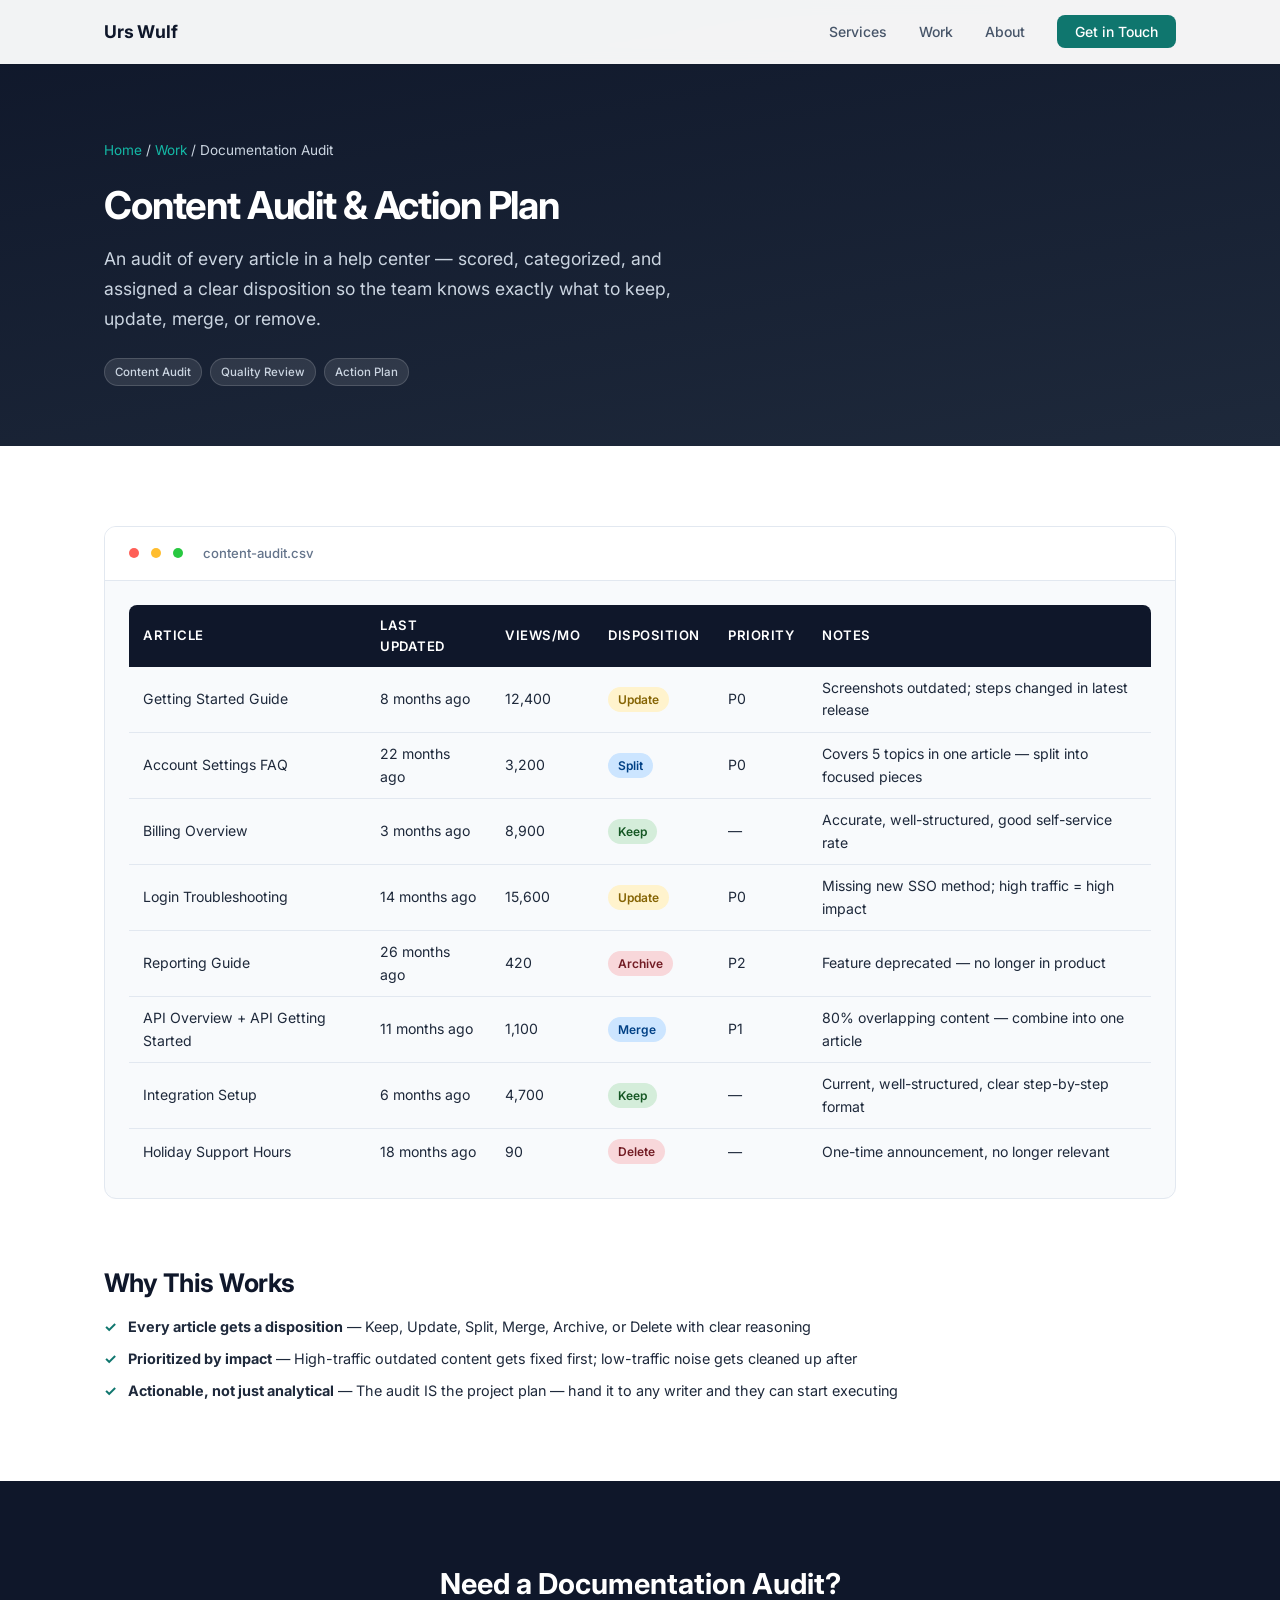
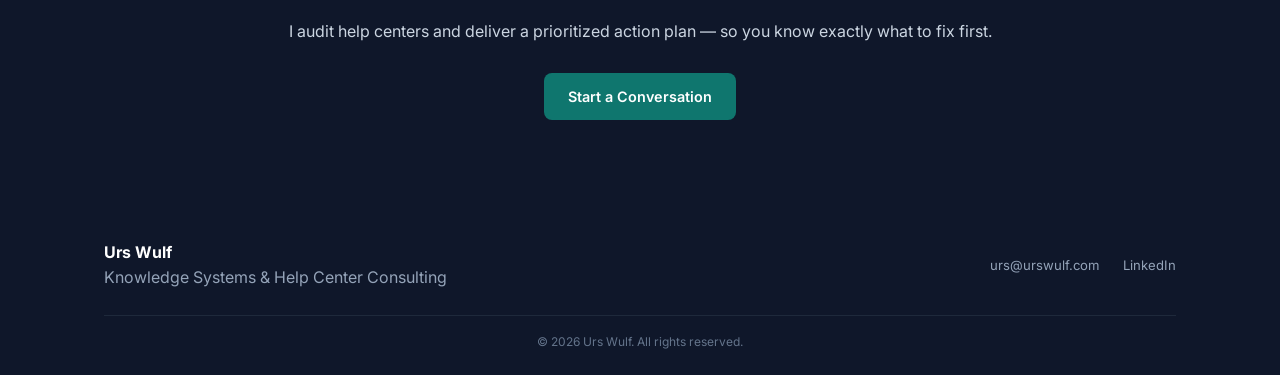
==== commit 7024140b: "Rebuild portfolio with factual source material - 4 project cards, 2 case studies, updated services a" ====
--- a/examples/audit-ai-readiness.html
+++ b/examples/audit-ai-readiness.html
@@ -1,10 +1,10 @@
-<!DOCTYPE html>
+﻿<!DOCTYPE html>
 <html lang="en">
 <head>
     <meta charset="UTF-8">
     <meta name="viewport" content="width=device-width, initial-scale=1.0">
-    <title>Help Center Audit &amp; AI Readiness Transformation — Urs Consulting</title>
-    <meta name="description" content="Example: Assessing an outdated help center and restructuring it for modern AI-powered support — with before/after comparison and AI readiness scoring.">
+    <title>Documentation Audit — Urs Wulf</title>
+    <meta name="description" content="Example: A content audit with dispositions — what to keep, update, merge, and archive in a help center.">
     <link rel="preconnect" href="https://fonts.googleapis.com">
     <link rel="preconnect" href="https://fonts.gstatic.com" crossorigin>
     <link href="https://fonts.googleapis.com/css2?family=Inter:wght@400;500;600;700&display=swap" rel="stylesheet">
@@ -14,7 +14,7 @@
     <!-- Navigation -->
     <nav class="nav scrolled" id="nav">
         <div class="nav-container">
-            <a href="../index.html" class="nav-logo">Urs Consulting</a>
+            <a href="../index.html" class="nav-logo">Urs Wulf</a>
             <button class="nav-toggle" aria-label="Toggle navigation menu">
                 <span></span>
                 <span></span>
@@ -33,15 +33,14 @@
     <section class="example-hero">
         <div class="container">
             <div class="breadcrumb">
-                <a href="../index.html">Home</a> / <a href="../index.html#work">Work</a> / Audit &amp; AI Readiness
+                <a href="../index.html">Home</a> / <a href="../index.html#work">Work</a> / Documentation Audit
             </div>
-            <h1>Help Center Audit &amp; AI Readiness Transformation</h1>
-            <p class="example-description">Assessing an existing help center with poor self-service rates and restructuring it for modern AI-powered support — with a clear before/after comparison, AI readiness scorecard, and actionable restructuring framework.</p>
+            <h1>Content Audit &amp; Action Plan</h1>
+            <p class="example-description">An audit of every article in a help center — scored, categorized, and assigned a clear disposition so the team knows exactly what to keep, update, merge, or remove.</p>
             <div class="example-tags">
                 <span class="tag">Content Audit</span>
-                <span class="tag">AI Readiness</span>
-                <span class="tag">Before/After</span>
-                <span class="tag">Restructuring</span>
+                <span class="tag">Quality Review</span>
+                <span class="tag">Action Plan</span>
             </div>
         </div>
     </section>
@@ -50,162 +49,90 @@
     <section class="example-body">
         <div class="container">
 
-            <!-- Context -->
             <div class="example-section">
-                <h2>The Challenge</h2>
-                <p>A growing SaaS company has a help center that was built organically over several years. Articles are outdated, inconsistently structured, and hard to find. The support team is overwhelmed with tickets for questions that should be answered by self-service content. The company wants to deploy an AI agent (like Intercom Fin) but the content isn't ready — AI can't surface answers from poorly structured articles.</p>
-            </div>
-
-            <!-- Deliverable 1: Before/After -->
-            <div class="example-section">
-                <h2>Deliverable: Before &amp; After Comparison</h2>
-                <p>The first step in any audit is showing stakeholders exactly where things stand — and what "good" looks like. This side-by-side comparison makes the case for restructuring concrete and actionable.</p>
-
-                <div class="before-after">
-                    <div class="before-panel">
-                        <div class="panel-header">Before — Current State</div>
-                        <div class="panel-content">
-                            <ul>
-                                <li>147 articles with no clear taxonomy — flat list structure</li>
-                                <li>32 articles haven't been updated in 18+ months</li>
-                                <li>No audience segmentation — everyone sees everything</li>
-                                <li>Inconsistent formatting: some articles are walls of text, others are bullet-only</li>
-                                <li>Duplicate content: 12 articles cover overlapping topics</li>
-                                <li>No metadata or tags for AI parsing</li>
-                                <li>Average article length: 1,800 words (too long for self-service)</li>
-                                <li>Search success rate: 34%</li>
-                                <li>Self-service resolution rate: 18%</li>
-                                <li>AI agent accuracy: Not deployable in current state</li>
-                            </ul>
-                        </div>
-                    </div>
-                    <div class="after-panel">
-                        <div class="panel-header">After — Restructured</div>
-                        <div class="panel-content">
-                            <ul>
-                                <li>98 articles organized into 8 clear categories with defined taxonomy</li>
-                                <li>All articles reviewed, updated, or archived — zero stale content</li>
-                                <li>3 audience segments with targeted content visibility</li>
-                                <li>Standardized article template: heading hierarchy, callouts, step numbering</li>
-                                <li>Duplicates merged — single source of truth per topic</li>
-                                <li>Rich metadata, descriptive headings, structured content for AI agents</li>
-                                <li>Average article length: 650 words (focused, scannable)</li>
-                                <li>Search success rate: 72% (projected)</li>
-                                <li>Self-service resolution rate: 45% (projected)</li>
-                                <li>AI agent: Content fully structured for Fin/Copilot deployment</li>
-                            </ul>
-                        </div>
-                    </div>
-                </div>
-            </div>
-
-            <!-- Deliverable 2: AI Readiness Scorecard -->
-            <div class="example-section">
-                <h2>Deliverable: AI Readiness Scorecard</h2>
-                <p>Before deploying an AI agent, you need to know if your content is ready. This scorecard evaluates each dimension of AI readiness — giving teams a clear picture of what to fix first and how much work is involved.</p>
-
-                <h3 style="font-size: 1.1rem; font-weight: 600; color: var(--color-navy); margin: 24px 0 4px;">Before Restructuring</h3>
-                <div class="scorecard">
-                    <div class="score-item">
-                        <div class="score-value score-low">2/10</div>
-                        <div class="score-label">Content Structure</div>
-                    </div>
-                    <div class="score-item">
-                        <div class="score-value score-low">3/10</div>
-                        <div class="score-label">Heading Quality</div>
-                    </div>
-                    <div class="score-item">
-                        <div class="score-value score-low">1/10</div>
-                        <div class="score-label">Topic Separation</div>
-                    </div>
-                    <div class="score-item">
-                        <div class="score-value score-mid">4/10</div>
-                        <div class="score-label">Content Accuracy</div>
-                    </div>
-                    <div class="score-item">
-                        <div class="score-value score-low">2/10</div>
-                        <div class="score-label">Audience Targeting</div>
-                    </div>
-                    <div class="score-item">
-                        <div class="score-value score-low">1/10</div>
-                        <div class="score-label">Metadata &amp; Tags</div>
-                    </div>
-                </div>
-
-                <h3 style="font-size: 1.1rem; font-weight: 600; color: var(--color-navy); margin: 40px 0 4px;">After Restructuring</h3>
-                <div class="scorecard">
-                    <div class="score-item">
-                        <div class="score-value score-high">9/10</div>
-                        <div class="score-label">Content Structure</div>
-                    </div>
-                    <div class="score-item">
-                        <div class="score-value score-high">9/10</div>
-                        <div class="score-label">Heading Quality</div>
-                    </div>
-                    <div class="score-item">
-                        <div class="score-value score-high">8/10</div>
-                        <div class="score-label">Topic Separation</div>
-                    </div>
-                    <div class="score-item">
-                        <div class="score-value score-high">9/10</div>
-                        <div class="score-label">Content Accuracy</div>
-                    </div>
-                    <div class="score-item">
-                        <div class="score-value score-high">8/10</div>
-                        <div class="score-label">Audience Targeting</div>
-                    </div>
-                    <div class="score-item">
-                        <div class="score-value score-high">9/10</div>
-                        <div class="score-label">Metadata &amp; Tags</div>
-                    </div>
-                </div>
-
-                <div class="deliverable" style="margin-top: 32px;">
+                <div class="deliverable">
                     <div class="deliverable-header">
                         <span class="dot red"></span>
                         <span class="dot yellow"></span>
                         <span class="dot green"></span>
-                        <span>ai-readiness-scoring-criteria.md</span>
+                        <span>content-audit.csv</span>
                     </div>
                     <div class="deliverable-content">
                         <table>
                             <thead>
                                 <tr>
-                                    <th>Dimension</th>
-                                    <th>What AI Needs</th>
-                                    <th>Common Problems</th>
+                                    <th>Article</th>
+                                    <th>Last Updated</th>
+                                    <th>Views/Mo</th>
+                                    <th>Disposition</th>
+                                    <th>Priority</th>
+                                    <th>Notes</th>
                                 </tr>
                             </thead>
                             <tbody>
                                 <tr>
-                                    <td><strong>Content Structure</strong></td>
-                                    <td>Consistent heading hierarchy (H1 → H2 → H3), lists for steps, tables for comparisons</td>
-                                    <td>Walls of text, no headings, inconsistent formatting between articles</td>
+                                    <td>Getting Started Guide</td>
+                                    <td>8 months ago</td>
+                                    <td>12,400</td>
+                                    <td><span class="status status-review">Update</span></td>
+                                    <td>P0</td>
+                                    <td>Screenshots outdated; steps changed in latest release</td>
                                 </tr>
                                 <tr>
-                                    <td><strong>Heading Quality</strong></td>
-                                    <td>Headings that describe the answer, not just the topic</td>
-                                    <td>"Billing" vs. "How Monthly Billing Works" — AI needs the specific framing</td>
+                                    <td>Account Settings FAQ</td>
+                                    <td>22 months ago</td>
+                                    <td>3,200</td>
+                                    <td><span class="status status-in-progress">Split</span></td>
+                                    <td>P0</td>
+                                    <td>Covers 5 topics in one article — split into focused pieces</td>
                                 </tr>
                                 <tr>
-                                    <td><strong>Topic Separation</strong></td>
-                                    <td>One distinct topic per article; no mega-articles covering 5 things</td>
-                                    <td>FAQ pages that bundle unrelated questions; articles that drift between topics</td>
+                                    <td>Billing Overview</td>
+                                    <td>3 months ago</td>
+                                    <td>8,900</td>
+                                    <td><span class="status status-published">Keep</span></td>
+                                    <td>&mdash;</td>
+                                    <td>Accurate, well-structured, good self-service rate</td>
                                 </tr>
                                 <tr>
-                                    <td><strong>Content Accuracy</strong></td>
-                                    <td>Up-to-date information that matches the current product state</td>
-                                    <td>Screenshots from old UI, pricing that's changed, features that were removed</td>
+                                    <td>Login Troubleshooting</td>
+                                    <td>14 months ago</td>
+                                    <td>15,600</td>
+                                    <td><span class="status status-review">Update</span></td>
+                                    <td>P0</td>
+                                    <td>Missing new SSO method; high traffic = high impact</td>
                                 </tr>
                                 <tr>
-                                    <td><strong>Audience Targeting</strong></td>
-                                    <td>Articles scoped to a specific audience; language matched to their context</td>
-                                    <td>Admin-level content shown to end users; mixed jargon levels in one article</td>
+                                    <td>Reporting Guide</td>
+                                    <td>26 months ago</td>
+                                    <td>420</td>
+                                    <td><span class="status status-outdated">Archive</span></td>
+                                    <td>P2</td>
+                                    <td>Feature deprecated — no longer in product</td>
                                 </tr>
                                 <tr>
-                                    <td><strong>Metadata &amp; Tags</strong></td>
-                                    <td>Descriptive titles, meta descriptions, category tags, audience tags</td>
-                                    <td>Generic titles ("Help"), no descriptions, no tagging system</td>
+                                    <td>API Overview + API Getting Started</td>
+                                    <td>11 months ago</td>
+                                    <td>1,100</td>
+                                    <td><span class="status status-in-progress">Merge</span></td>
+                                    <td>P1</td>
+                                    <td>80% overlapping content — combine into one article</td>
+                                </tr>
+                                <tr>
+                                    <td>Integration Setup</td>
+                                    <td>6 months ago</td>
+                                    <td>4,700</td>
+                                    <td><span class="status status-published">Keep</span></td>
+                                    <td>&mdash;</td>
+                                    <td>Current, well-structured, clear step-by-step format</td>
+                                </tr>
+                                <tr>
+                                    <td>Holiday Support Hours</td>
+                                    <td>18 months ago</td>
+                                    <td>90</td>
+                                    <td><span class="status status-outdated">Delete</span></td>
+                                    <td>&mdash;</td>
+                                    <td>One-time announcement, no longer relevant</td>
                                 </tr>
                             </tbody>
                         </table>
@@ -213,155 +140,12 @@
                 </div>
             </div>
 
-            <!-- Deliverable 3: Restructured Framework -->
             <div class="example-section">
-                <h2>Deliverable: Restructured Category Framework</h2>
-                <p>After the audit, the help center gets a new taxonomy — fewer, clearer categories with logical groupings that map to how users actually think about their problems.</p>
-
-                <div class="before-after">
-                    <div class="before-panel">
-                        <div class="panel-header">Before — 14 Flat Categories</div>
-                        <div class="panel-content">
-                            <ul>
-                                <li>"General" (41 articles — catch-all)</li>
-                                <li>"Billing" (8 articles)</li>
-                                <li>"FAQs" (23 articles — duplicates Getting Started)</li>
-                                <li>"How-To" (19 articles — overlaps with Billing, Account)</li>
-                                <li>"Account" (6 articles)</li>
-                                <li>"Troubleshooting" (12 articles)</li>
-                                <li>"Getting Started" (9 articles — overlaps with FAQs)</li>
-                                <li>"Advanced" (4 articles — unclear audience)</li>
-                                <li>"Policies" (7 articles)</li>
-                                <li>"Updates" (5 articles — announcements, not help content)</li>
-                                <li>"Tips" (3 articles)</li>
-                                <li>"Integrations" (5 articles)</li>
-                                <li>"Admin" (3 articles)</li>
-                                <li>"Misc" (2 articles)</li>
-                            </ul>
-                        </div>
-                    </div>
-                    <div class="after-panel">
-                        <div class="panel-header">After — 8 Clear Categories</div>
-                        <div class="panel-content">
-                            <ul>
-                                <li><strong>Getting Started</strong> — Platform overview, first steps, eligibility (12 articles)</li>
-                                <li><strong>Account Management</strong> — Settings, billing, payment methods (11 articles)</li>
-                                <li><strong>Core Workflows</strong> — Day-to-day tasks and processes (18 articles)</li>
-                                <li><strong>Integrations</strong> — Connecting third-party tools (8 articles)</li>
-                                <li><strong>Admin &amp; Permissions</strong> — Team management, roles, access control (9 articles)</li>
-                                <li><strong>Policies &amp; Compliance</strong> — Terms, data handling, legal (7 articles)</li>
-                                <li><strong>Troubleshooting</strong> — Error resolution and known issues (16 articles)</li>
-                                <li><strong>What's New</strong> — Release notes, feature announcements (17 articles)</li>
-                            </ul>
-                        </div>
-                    </div>
-                </div>
-            </div>
-
-            <!-- Deliverable 4: Audit Action Plan -->
-            <div class="example-section">
-                <h2>Deliverable: Content Audit Action Plan</h2>
-                <p>Every article in the help center gets one of four dispositions. This gives the team a clear, prioritized action list — not a vague "things need improvement" recommendation.</p>
-
-                <div class="deliverable">
-                    <div class="deliverable-header">
-                        <span class="dot red"></span>
-                        <span class="dot yellow"></span>
-                        <span class="dot green"></span>
-                        <span>audit-action-plan.csv</span>
-                    </div>
-                    <div class="deliverable-content">
-                        <table>
-                            <thead>
-                                <tr>
-                                    <th>Disposition</th>
-                                    <th>Definition</th>
-                                    <th>Article Count</th>
-                                    <th>Action Required</th>
-                                </tr>
-                            </thead>
-                            <tbody>
-                                <tr>
-                                    <td><span class="status status-published">Keep As-Is</span></td>
-                                    <td>Content is accurate, well-structured, and AI-ready</td>
-                                    <td>31</td>
-                                    <td>Add metadata/tags, assign to new category</td>
-                                </tr>
-                                <tr>
-                                    <td><span class="status status-review">Update &amp; Restructure</span></td>
-                                    <td>Good topic, but needs rewriting for accuracy, structure, or AI-readiness</td>
-                                    <td>54</td>
-                                    <td>Rewrite with standard template, update screenshots, add headers</td>
-                                </tr>
-                                <tr>
-                                    <td><span class="status status-in-progress">Merge</span></td>
-                                    <td>Content overlaps with another article; consolidate into one</td>
-                                    <td>24</td>
-                                    <td>Identify primary article, merge content, redirect old URLs</td>
-                                </tr>
-                                <tr>
-                                    <td><span class="status status-outdated">Archive</span></td>
-                                    <td>Content is obsolete, irrelevant, or about a deprecated feature</td>
-                                    <td>38</td>
-                                    <td>Unpublish, set up redirects where applicable</td>
-                                </tr>
-                            </tbody>
-                        </table>
-                    </div>
-                </div>
-
-                <div style="margin-top: 24px;">
-                    <div class="scorecard">
-                        <div class="score-item">
-                            <div class="score-value score-high">31</div>
-                            <div class="score-label">Keep As-Is</div>
-                        </div>
-                        <div class="score-item">
-                            <div class="score-value score-mid">54</div>
-                            <div class="score-label">Update &amp; Restructure</div>
-                        </div>
-                        <div class="score-item">
-                            <div class="score-value score-mid">24</div>
-                            <div class="score-label">Merge</div>
-                        </div>
-                        <div class="score-item">
-                            <div class="score-value score-low">38</div>
-                            <div class="score-label">Archive</div>
-                        </div>
-                    </div>
-                </div>
-            </div>
-
-            <!-- Deliverable 5: AI Readiness Checklist -->
-            <div class="example-section">
-                <h2>Deliverable: AI Readiness Checklist</h2>
-                <p>A practical checklist for reviewing each article before enabling it for AI agents. Every article passes through this checklist before being flagged as "AI-ready."</p>
-
+                <h2>Why This Works</h2>
                 <ul class="checklist">
-                    <li class="checked"><strong>Single topic</strong> — Article covers one distinct question or workflow</li>
-                    <li class="checked"><strong>Descriptive title</strong> — Title clearly states what the article answers (for search and AI retrieval)</li>
-                    <li class="checked"><strong>H2/H3 hierarchy</strong> — Headings are descriptive and sequential (no skipped levels)</li>
-                    <li class="checked"><strong>Front-loaded answers</strong> — Key information appears in the first sentence of each section</li>
-                    <li class="checked"><strong>Structured formatting</strong> — Steps use numbered lists, options use bullet lists, comparisons use tables</li>
-                    <li class="checked"><strong>No ambiguous language</strong> — Nouns repeated instead of pronouns; no "click here" links</li>
-                    <li class="checked"><strong>Current and accurate</strong> — Content matches the live product; screenshots are from current UI</li>
-                    <li class="checked"><strong>Audience-appropriate</strong> — Language and detail level match the target audience</li>
-                    <li class="checked"><strong>Metadata complete</strong> — Title, description, category, audience tag, and keywords are set</li>
-                    <li class="checked"><strong>Tested with AI</strong> — Article has been tested against sample queries to verify AI surfaces correct answers</li>
-                </ul>
-            </div>
-
-            <!-- Approach -->
-            <div class="example-section">
-                <h2>Approach</h2>
-                <p>A help center audit isn't just about cleaning up old content — it's about building a foundation for AI-powered support. Here's the process:</p>
-                <ul class="checklist">
-                    <li class="checked"><strong>Full inventory</strong> — Export and catalog every article with its current category, age, word count, and traffic data</li>
-                    <li class="checked"><strong>Score each article</strong> — Evaluate against the AI readiness dimensions (structure, accuracy, headings, etc.)</li>
-                    <li class="checked"><strong>Assign dispositions</strong> — Every article gets a Keep / Update / Merge / Archive label with clear next steps</li>
-                    <li class="checked"><strong>Design the new taxonomy</strong> — Build a category structure that maps to user mental models, not internal team structures</li>
-                    <li class="checked"><strong>Restructure and rewrite</strong> — Prioritize high-traffic articles first; apply the AI-ready template to every piece</li>
-                    <li class="checked"><strong>Test with AI</strong> — Before going live, run sample queries against the restructured content to validate AI accuracy</li>
+                    <li class="checked"><strong>Every article gets a disposition</strong> — Keep, Update, Split, Merge, Archive, or Delete with clear reasoning</li>
+                    <li class="checked"><strong>Prioritized by impact</strong> — High-traffic outdated content gets fixed first; low-traffic noise gets cleaned up after</li>
+                    <li class="checked"><strong>Actionable, not just analytical</strong> — The audit IS the project plan — hand it to any writer and they can start executing</li>
                 </ul>
             </div>
 
@@ -371,8 +155,8 @@
     <!-- CTA -->
     <section class="example-cta">
         <div class="container">
-            <h2>Ready to Upgrade Your Help Center?</h2>
-            <p>I can audit your existing content, build an AI readiness plan, and restructure your help center for modern support.</p>
+            <h2>Need a Documentation Audit?</h2>
+            <p>I audit help centers and deliver a prioritized action plan — so you know exactly what to fix first.</p>
             <a href="../index.html#contact" class="btn btn-primary">Start a Conversation</a>
         </div>
     </section>
@@ -382,18 +166,16 @@
         <div class="container">
             <div class="footer-content">
                 <div class="footer-brand">
-                    <span class="footer-logo">Urs Consulting</span>
-                    <p>Help centers that scale. Content that works.</p>
+                    <span class="footer-logo">Urs Wulf</span>
+                    <p>Knowledge Systems &amp; Help Center Consulting</p>
                 </div>
                 <div class="footer-links">
-                    <a href="../index.html#services">Services</a>
-                    <a href="../index.html#work">Work</a>
-                    <a href="../index.html#about">About</a>
-                    <a href="../index.html#contact">Contact</a>
+                    <a href="mailto:urs@urswulf.com">urs@urswulf.com</a>
+                    <a href="https://www.linkedin.com/in/urswulf/" target="_blank" rel="noopener noreferrer">LinkedIn</a>
                 </div>
             </div>
             <div class="footer-bottom">
-                <p>&copy; 2026 Urs Consulting. All rights reserved.</p>
+                <p>&copy; 2026 Urs Wulf. All rights reserved.</p>
             </div>
         </div>
     </footer>
--- a/styles.css
+++ b/styles.css
@@ -1,32 +1,34 @@
 /* ========================================
-   Urs Consulting — Styles
+   Urs Wulf — Portfolio
    ======================================== */
 
 /* --- Custom Properties --- */
 :root {
-    --color-navy: #0f2137;
-    --color-navy-light: #1a3354;
-    --color-teal: #1a8a7d;
-    --color-teal-light: #21b0a0;
-    --color-teal-bg: #e8f7f5;
+    --color-navy: #0f172a;
+    --color-navy-light: #1e293b;
+    --color-accent: #0f766e;
+    --color-accent-light: #14b8a6;
+    --color-accent-bg: #f0fdfa;
     --color-white: #ffffff;
-    --color-off-white: #f7f9fb;
-    --color-gray-100: #f0f3f7;
-    --color-gray-200: #e2e7ef;
-    --color-gray-300: #c8d1dc;
-    --color-gray-500: #6b7a8d;
-    --color-gray-700: #3d4f63;
-    --color-gray-900: #1a2332;
-    --color-text: #2a3647;
-    --color-text-light: #5a6a7e;
+    --color-gray-50: #f8fafc;
+    --color-gray-100: #f1f5f9;
+    --color-gray-200: #e2e8f0;
+    --color-gray-300: #cbd5e1;
+    --color-gray-400: #94a3b8;
+    --color-gray-500: #64748b;
+    --color-gray-600: #475569;
+    --color-gray-700: #334155;
+    --color-gray-900: #0f172a;
+    --color-text: #1e293b;
+    --color-text-secondary: #64748b;
     --font-body: 'Inter', -apple-system, BlinkMacSystemFont, 'Segoe UI', sans-serif;
-    --max-width: 1140px;
-    --nav-height: 72px;
+    --max-width: 1120px;
+    --nav-height: 64px;
     --radius: 8px;
     --radius-lg: 12px;
-    --shadow-sm: 0 1px 3px rgba(15, 33, 55, 0.08);
-    --shadow-md: 0 4px 16px rgba(15, 33, 55, 0.1);
-    --shadow-lg: 0 8px 32px rgba(15, 33, 55, 0.12);
+    --shadow-sm: 0 1px 2px rgba(0,0,0,0.05);
+    --shadow-md: 0 4px 12px rgba(0,0,0,0.08);
+    --shadow-lg: 0 8px 24px rgba(0,0,0,0.1);
     --transition: 0.2s ease;
 }
 
@@ -66,7 +68,9 @@
     padding: 0 24px;
 }
 
-/* --- Navigation --- */
+/* ========================================
+   Navigation
+   ======================================== */
 .nav {
     position: fixed;
     top: 0;
@@ -79,7 +83,7 @@
 }
 
 .nav.scrolled {
-    background: rgba(255, 255, 255, 0.97);
+    background: rgba(255, 255, 255, 0.95);
     box-shadow: var(--shadow-sm);
     backdrop-filter: blur(8px);
 }
@@ -95,10 +99,10 @@
 }
 
 .nav-logo {
-    font-size: 1.2rem;
+    font-size: 1.1rem;
     font-weight: 700;
     color: var(--color-navy);
-    letter-spacing: -0.02em;
+    letter-spacing: -0.01em;
 }
 
 .nav-links {
@@ -109,26 +113,26 @@
 }
 
 .nav-links a {
-    font-size: 0.9rem;
+    font-size: 0.875rem;
     font-weight: 500;
-    color: var(--color-gray-700);
+    color: var(--color-gray-600);
     transition: color var(--transition);
 }
 
 .nav-links a:hover {
-    color: var(--color-teal);
+    color: var(--color-accent);
 }
 
 .nav-cta {
-    background: var(--color-teal);
+    background: var(--color-accent);
     color: var(--color-white) !important;
-    padding: 8px 20px;
+    padding: 8px 18px;
     border-radius: var(--radius);
     transition: background var(--transition) !important;
 }
 
 .nav-cta:hover {
-    background: var(--color-teal-light) !important;
+    background: var(--color-accent-light) !important;
 }
 
 /* Mobile Nav Toggle */
@@ -144,7 +148,7 @@
 
 .nav-toggle span {
     display: block;
-    width: 24px;
+    width: 22px;
     height: 2px;
     background: var(--color-navy);
     border-radius: 2px;
@@ -154,20 +158,24 @@
 .nav-toggle.active span:nth-child(1) {
     transform: rotate(45deg) translate(5px, 5px);
 }
+
 .nav-toggle.active span:nth-child(2) {
     opacity: 0;
 }
+
 .nav-toggle.active span:nth-child(3) {
     transform: rotate(-45deg) translate(5px, -5px);
 }
 
-/* --- Buttons --- */
+/* ========================================
+   Buttons
+   ======================================== */
 .btn {
     display: inline-block;
     font-family: var(--font-body);
-    font-size: 0.95rem;
-    font-weight: 600;
-    padding: 14px 28px;
+    font-size: 0.9rem;
+    font-weight: 600;
+    padding: 12px 24px;
     border-radius: var(--radius);
     border: none;
     cursor: pointer;
@@ -176,100 +184,142 @@
 }
 
 .btn-primary {
-    background: var(--color-teal);
+    background: var(--color-accent);
     color: var(--color-white);
 }
 
 .btn-primary:hover {
-    background: var(--color-teal-light);
+    background: var(--color-accent-light);
     transform: translateY(-1px);
-    box-shadow: 0 4px 12px rgba(26, 138, 125, 0.3);
+    box-shadow: 0 4px 12px rgba(15, 118, 110, 0.25);
 }
 
 .btn-secondary {
     background: transparent;
     color: var(--color-navy);
-    border: 2px solid var(--color-gray-200);
+    border: 1.5px solid var(--color-gray-300);
 }
 
 .btn-secondary:hover {
-    border-color: var(--color-teal);
-    color: var(--color-teal);
+    border-color: var(--color-accent);
+    color: var(--color-accent);
 }
 
 .btn-full {
     width: 100%;
 }
 
-/* --- Hero Section --- */
+/* ========================================
+   Hero
+   ======================================== */
 .hero {
-    padding: 160px 0 100px;
-    background: linear-gradient(170deg, var(--color-off-white) 0%, var(--color-white) 100%);
+    padding: 140px 0 72px;
+    background: var(--color-white);
 }
 
 .hero-content {
-    max-width: 720px;
+    max-width: 680px;
 }
 
 .hero h1 {
-    font-size: 3.2rem;
+    font-size: 2.75rem;
     font-weight: 700;
     line-height: 1.15;
     color: var(--color-navy);
     letter-spacing: -0.03em;
-    margin-bottom: 24px;
+    margin-bottom: 20px;
 }
 
 .hero-subtitle {
-    font-size: 1.15rem;
+    font-size: 1.1rem;
     line-height: 1.7;
-    color: var(--color-text-light);
-    margin-bottom: 36px;
-    max-width: 600px;
+    color: var(--color-text-secondary);
+    margin-bottom: 32px;
+    max-width: 560px;
 }
 
 .hero-ctas {
     display: flex;
-    gap: 16px;
+    gap: 12px;
     flex-wrap: wrap;
 }
 
-/* --- Section Shared --- */
+/* ========================================
+   Proof Bar
+   ======================================== */
+.proof-bar {
+    padding: 36px 0;
+    border-top: 1px solid var(--color-gray-100);
+    border-bottom: 1px solid var(--color-gray-100);
+    background: var(--color-gray-50);
+}
+
+.proof-grid {
+    display: grid;
+    grid-template-columns: repeat(4, 1fr);
+    gap: 32px;
+    text-align: center;
+}
+
+.proof-item {
+    display: flex;
+    flex-direction: column;
+    gap: 4px;
+}
+
+.proof-number {
+    font-size: 1.5rem;
+    font-weight: 700;
+    color: var(--color-navy);
+    letter-spacing: -0.02em;
+}
+
+.proof-label {
+    font-size: 0.8rem;
+    color: var(--color-gray-500);
+    font-weight: 500;
+}
+
+/* ========================================
+   Section Shared
+   ======================================== */
 .section-header {
     text-align: center;
-    max-width: 640px;
-    margin: 0 auto 56px;
+    max-width: 600px;
+    margin: 0 auto 48px;
 }
 
 .section-header h2 {
-    font-size: 2rem;
+    font-size: 1.75rem;
     font-weight: 700;
     color: var(--color-navy);
     letter-spacing: -0.02em;
-    margin-bottom: 16px;
+    margin-bottom: 12px;
 }
 
 .section-header p {
-    font-size: 1.05rem;
-    color: var(--color-text-light);
+    font-size: 1rem;
+    color: var(--color-text-secondary);
     line-height: 1.7;
 }
 
-/* --- Services Section --- */
+/* ========================================
+   Services
+   ======================================== */
 .services {
-    padding: 100px 0;
+    padding: 80px 0;
     background: var(--color-white);
 }
 
 .services-grid {
     display: grid;
-    grid-template-columns: repeat(2, 1fr);
+    grid-template-columns: repeat(3, 1fr);
     gap: 24px;
 }
 
 .service-card {
-    padding: 36px;
-    background: var(--color-off-white);
+    padding: 32px;
+    background: var(--color-gray-50);
     border-radius: var(--radius-lg);
     border: 1px solid var(--color-gray-100);
     transition: all var(--transition);
@@ -278,44 +328,229 @@
 .service-card:hover {
     box-shadow: var(--shadow-md);
     border-color: var(--color-gray-200);
-    transform: translateY(-2px);
+}
+
+.service-card-featured {
+    background: var(--color-accent-bg);
+    border-color: rgba(15, 118, 110, 0.15);
 }
 
 .service-icon {
     display: inline-flex;
     align-items: center;
     justify-content: center;
-    width: 52px;
-    height: 52px;
-    background: var(--color-teal-bg);
+    width: 48px;
+    height: 48px;
+    background: var(--color-accent-bg);
     border-radius: var(--radius);
-    color: var(--color-teal);
+    color: var(--color-accent);
+    margin-bottom: 16px;
+}
+
+.service-card-featured .service-icon {
+    background: rgba(15, 118, 110, 0.15);
+}
+
+.service-card h3 {
+    font-size: 1.05rem;
+    font-weight: 600;
+    color: var(--color-navy);
+    margin-bottom: 10px;
+}
+
+.service-card > p {
+    font-size: 0.9rem;
+    color: var(--color-text-secondary);
+    line-height: 1.6;
+    margin-bottom: 16px;
+}
+
+.service-details {
+    list-style: none;
+    padding: 0;
+    margin: 0;
+}
+
+.service-details li {
+    font-size: 0.82rem;
+    color: var(--color-gray-600);
+    padding: 5px 0;
+    padding-left: 16px;
+    position: relative;
+}
+
+.service-details li::before {
+    content: '';
+    position: absolute;
+    left: 0;
+    top: 12px;
+    width: 5px;
+    height: 5px;
+    border-radius: 50%;
+    background: var(--color-accent);
+}
+
+/* ========================================
+   Selected Work / Projects
+   ======================================== */
+.work {
+    padding: 80px 0;
+    background: var(--color-gray-50);
+}
+
+.work-grid {
+    display: flex;
+    flex-direction: column;
+    gap: 32px;
+}
+
+.project-card {
+    display: grid;
+    grid-template-columns: 1fr 1.4fr;
+    background: var(--color-white);
+    border-radius: var(--radius-lg);
+    border: 1px solid var(--color-gray-200);
+    overflow: hidden;
+    transition: all var(--transition);
+}
+
+.project-card:hover {
+    box-shadow: var(--shadow-md);
+}
+
+.project-image {
+    background: var(--color-gray-100);
+    display: flex;
+    align-items: center;
+    justify-content: center;
+    min-height: 280px;
+}
+
+.image-placeholder {
+    display: flex;
+    flex-direction: column;
+    align-items: center;
+    gap: 12px;
+    color: var(--color-gray-400);
+    padding: 24px;
+    text-align: center;
+}
+
+.image-placeholder span {
+    font-size: 0.8rem;
+    font-weight: 500;
+}
+
+.project-content {
+    padding: 32px;
+}
+
+.project-label {
+    font-size: 0.72rem;
+    font-weight: 600;
+    text-transform: uppercase;
+    letter-spacing: 0.06em;
+    color: var(--color-accent);
+    margin-bottom: 8px;
+}
+
+.project-card h3 {
+    font-size: 1.15rem;
+    font-weight: 600;
+    color: var(--color-navy);
+    margin-bottom: 16px;
+    letter-spacing: -0.01em;
+}
+
+.project-detail {
+    margin-bottom: 12px;
+}
+
+.project-detail:last-child {
+    margin-bottom: 0;
+}
+
+.project-detail strong {
+    display: block;
+    font-size: 0.72rem;
+    font-weight: 600;
+    text-transform: uppercase;
+    letter-spacing: 0.04em;
+    color: var(--color-gray-500);
+    margin-bottom: 4px;
+}
+
+.project-detail p {
+    font-size: 0.88rem;
+    color: var(--color-text);
+    line-height: 1.6;
+}
+
+/* ========================================
+   Case Studies
+   ======================================== */
+.case-studies {
+    padding: 80px 0;
+    background: var(--color-white);
+}
+
+.case-studies-grid {
+    display: grid;
+    grid-template-columns: repeat(2, 1fr);
+    gap: 24px;
+}
+
+.case-study {
+    padding: 32px;
+    background: var(--color-gray-50);
+    border-radius: var(--radius-lg);
+    border: 1px solid var(--color-gray-100);
+}
+
+.case-study-metric {
+    font-size: 1.75rem;
+    font-weight: 700;
+    color: var(--color-accent);
+    letter-spacing: -0.02em;
+    margin-bottom: 8px;
+}
+
+.case-study h3 {
+    font-size: 1.05rem;
+    font-weight: 600;
+    color: var(--color-navy);
     margin-bottom: 20px;
 }
 
-.service-card h3 {
-    font-size: 1.15rem;
-    font-weight: 600;
-    color: var(--color-navy);
-    margin-bottom: 12px;
-    letter-spacing: -0.01em;
-}
-
-.service-card p {
-    font-size: 0.93rem;
-    color: var(--color-text-light);
-    line-height: 1.65;
-}
-
-/* --- Work / Portfolio Section --- */
-.work {
-    padding: 100px 0;
-    background: var(--color-off-white);
-}
-
-/* --- Process Section --- */
+.case-study-block {
+    margin-bottom: 14px;
+}
+
+.case-study-block:last-child {
+    margin-bottom: 0;
+}
+
+.case-study-block strong {
+    display: block;
+    font-size: 0.72rem;
+    font-weight: 600;
+    text-transform: uppercase;
+    letter-spacing: 0.04em;
+    color: var(--color-gray-500);
+    margin-bottom: 4px;
+}
+
+.case-study-block p {
+    font-size: 0.88rem;
+    color: var(--color-text);
+    line-height: 1.6;
+}
+
+/* ========================================
+   Process / How I Work
+   ======================================== */
 .process {
-    padding: 100px 0;
+    padding: 80px 0;
     background: var(--color-navy);
     color: var(--color-white);
 }
@@ -325,7 +560,7 @@
 }
 
 .process .section-header p {
-    color: var(--color-gray-300);
+    color: var(--color-gray-400);
 }
 
 .process-grid {
@@ -342,83 +577,387 @@
     display: inline-flex;
     align-items: center;
     justify-content: center;
+    width: 36px;
+    height: 36px;
+    background: var(--color-accent);
+    color: var(--color-white);
+    font-size: 0.9rem;
+    font-weight: 700;
+    border-radius: 50%;
+    margin-bottom: 14px;
+}
+
+.process-step h3 {
+    font-size: 1rem;
+    font-weight: 600;
+    color: var(--color-white);
+    margin-bottom: 8px;
+}
+
+.process-step p {
+    font-size: 0.88rem;
+    color: var(--color-gray-400);
+    line-height: 1.6;
+}
+
+/* ========================================
+   About
+   ======================================== */
+.about {
+    padding: 80px 0;
+    background: var(--color-gray-50);
+}
+
+.about-content {
+    max-width: 640px;
+}
+
+.about-content h2 {
+    font-size: 1.75rem;
+    font-weight: 700;
+    color: var(--color-navy);
+    letter-spacing: -0.02em;
+    margin-bottom: 20px;
+}
+
+.about-content p {
+    font-size: 0.95rem;
+    color: var(--color-text-secondary);
+    line-height: 1.75;
+    margin-bottom: 14px;
+}
+
+.about-content p:last-child {
+    margin-bottom: 0;
+}
+
+/* ========================================
+   Contact
+   ======================================== */
+.contact {
+    padding: 80px 0;
+    background: var(--color-white);
+}
+
+.contact-options {
+    display: grid;
+    grid-template-columns: repeat(3, 1fr);
+    gap: 16px;
+    max-width: 720px;
+    margin: 0 auto 48px;
+}
+
+.contact-link {
+    display: flex;
+    align-items: center;
+    gap: 14px;
+    padding: 18px 22px;
+    background: var(--color-gray-50);
+    border: 1px solid var(--color-gray-200);
+    border-radius: var(--radius);
+    transition: all var(--transition);
+}
+
+.contact-link:hover {
+    border-color: var(--color-accent);
+    box-shadow: var(--shadow-sm);
+}
+
+.contact-link-icon {
+    display: flex;
+    align-items: center;
+    justify-content: center;
+    flex-shrink: 0;
     width: 40px;
     height: 40px;
-    background: var(--color-teal);
+    background: var(--color-accent-bg);
+    color: var(--color-accent);
+    border-radius: var(--radius);
+}
+
+.contact-link-text {
+    display: flex;
+    flex-direction: column;
+    gap: 2px;
+}
+
+.contact-link-label {
+    font-size: 0.72rem;
+    font-weight: 600;
+    text-transform: uppercase;
+    letter-spacing: 0.05em;
+    color: var(--color-gray-500);
+}
+
+.contact-link-action {
+    font-size: 0.88rem;
+    font-weight: 600;
+    color: var(--color-accent);
+}
+
+.contact-form-wrapper {
+    max-width: 560px;
+    margin: 0 auto;
+}
+
+.contact-form-heading {
+    font-size: 0.95rem;
+    font-weight: 600;
+    color: var(--color-navy);
+    margin-bottom: 20px;
+    text-align: center;
+}
+
+.contact-form {
+    display: flex;
+    flex-direction: column;
+    gap: 16px;
+}
+
+.form-row {
+    display: grid;
+    grid-template-columns: 1fr 1fr;
+    gap: 16px;
+}
+
+.form-group {
+    display: flex;
+    flex-direction: column;
+    gap: 5px;
+}
+
+.form-group label {
+    font-size: 0.82rem;
+    font-weight: 600;
+    color: var(--color-gray-700);
+}
+
+.form-group input,
+.form-group select,
+.form-group textarea {
+    font-family: var(--font-body);
+    font-size: 0.9rem;
+    padding: 10px 14px;
+    border: 1px solid var(--color-gray-200);
+    border-radius: var(--radius);
+    background: var(--color-white);
+    color: var(--color-text);
+    transition: border-color var(--transition), box-shadow var(--transition);
+    outline: none;
+}
+
+.form-group input:focus,
+.form-group select:focus,
+.form-group textarea:focus {
+    border-color: var(--color-accent);
+    box-shadow: 0 0 0 3px rgba(15, 118, 110, 0.1);
+}
+
+.form-group textarea {
+    resize: vertical;
+    min-height: 100px;
+}
+
+/* ========================================
+   Footer
+   ======================================== */
+.footer {
+    padding: 40px 0 24px;
+    background: var(--color-navy);
+    color: var(--color-gray-400);
+}
+
+.footer-content {
+    display: flex;
+    justify-content: space-between;
+    align-items: center;
+    padding-bottom: 24px;
+    border-bottom: 1px solid var(--color-navy-light);
+}
+
+.footer-logo {
+    font-size: 1rem;
+    font-weight: 700;
     color: var(--color-white);
-    font-size: 1rem;
-    font-weight: 700;
-    border-radius: 50%;
+}
+
+.footer-links {
+    display: flex;
+    gap: 24px;
+}
+
+.footer-links a {
+    font-size: 0.82rem;
+    color: var(--color-gray-400);
+    transition: color var(--transition);
+}
+
+.footer-links a:hover {
+    color: var(--color-white);
+}
+
+.footer-bottom {
+    padding-top: 16px;
+    text-align: center;
+}
+
+.footer-bottom p {
+    font-size: 0.75rem;
+    color: var(--color-gray-500);
+}
+
+/* ========================================
+   Responsive
+   ======================================== */
+@media (max-width: 768px) {
+    .nav-toggle {
+        display: flex;
+    }
+
+    .nav-links {
+        display: none;
+        position: absolute;
+        top: var(--nav-height);
+        left: 0;
+        right: 0;
+        flex-direction: column;
+        background: var(--color-white);
+        padding: 16px 24px;
+        gap: 12px;
+        box-shadow: var(--shadow-md);
+    }
+
+    .nav-links.active {
+        display: flex;
+    }
+
+    .hero {
+        padding: 120px 0 56px;
+    }
+
+    .hero h1 {
+        font-size: 2rem;
+    }
+
+    .hero-subtitle {
+        font-size: 1rem;
+    }
+
+    .proof-grid {
+        grid-template-columns: repeat(2, 1fr);
+        gap: 20px;
+    }
+
+    .services-grid {
+        grid-template-columns: 1fr;
+    }
+
+    .project-card {
+        grid-template-columns: 1fr;
+    }
+
+    .project-image {
+        min-height: 180px;
+    }
+
+    .case-studies-grid {
+        grid-template-columns: 1fr;
+    }
+
+    .process-grid {
+        grid-template-columns: repeat(2, 1fr);
+        gap: 24px;
+    }
+
+    .contact-options {
+        grid-template-columns: 1fr;
+    }
+
+    .form-row {
+        grid-template-columns: 1fr;
+    }
+
+    .footer-content {
+        flex-direction: column;
+        gap: 16px;
+        text-align: center;
+    }
+
+    .footer-links {
+        flex-wrap: wrap;
+        justify-content: center;
+        gap: 16px;
+    }
+}
+
+@media (max-width: 480px) {
+    .hero h1 {
+        font-size: 1.75rem;
+    }
+
+    .proof-grid {
+        grid-template-columns: 1fr;
+    }
+
+    .process-grid {
+        grid-template-columns: 1fr;
+    }
+}
+
+/* ========================================
+   Example / Case Study Subpages
+   (preserved for /examples/ pages)
+   ======================================== */
+
+/* --- Example Page Layout --- */
+.example-hero {
+    padding: 140px 0 60px;
+    background: linear-gradient(170deg, var(--color-navy) 0%, var(--color-navy-light) 100%);
+    color: var(--color-white);
+}
+
+.example-hero .breadcrumb {
+    font-size: 0.85rem;
+    color: var(--color-gray-300);
+    margin-bottom: 20px;
+}
+
+.example-hero .breadcrumb a {
+    color: var(--color-accent-light);
+    transition: color var(--transition);
+}
+
+.example-hero .breadcrumb a:hover {
+    color: var(--color-white);
+}
+
+.example-hero h1 {
+    font-size: 2.4rem;
+    font-weight: 700;
+    letter-spacing: -0.03em;
+    line-height: 1.2;
     margin-bottom: 16px;
-}
-
-.process-step h3 {
-    font-size: 1.05rem;
-    font-weight: 600;
-    color: var(--color-white);
-    margin-bottom: 10px;
-}
-
-.process-step p {
-    font-size: 0.9rem;
+    max-width: 700px;
+}
+
+.example-hero .example-description {
+    font-size: 1.1rem;
     color: var(--color-gray-300);
-    line-height: 1.65;
-}
-
-.work-grid {
-    display: grid;
-    grid-template-columns: repeat(3, 1fr);
-    gap: 24px;
-}
-
-.work-card {
-    display: flex;
-    flex-direction: column;
-    padding: 32px;
-    background: var(--color-white);
-    border-radius: var(--radius-lg);
-    border: 1px solid var(--color-gray-200);
-    transition: all var(--transition);
-    text-decoration: none;
-}
-
-.work-card:hover {
-    box-shadow: var(--shadow-lg);
-    border-color: var(--color-teal);
-    transform: translateY(-3px);
-}
-
-.work-card-label {
-    font-size: 0.75rem;
-    font-weight: 600;
-    text-transform: uppercase;
-    letter-spacing: 0.06em;
-    color: var(--color-teal);
-    margin-bottom: 12px;
-}
-
-.work-card h3 {
-    font-size: 1.2rem;
-    font-weight: 600;
-    color: var(--color-navy);
-    margin-bottom: 12px;
-    letter-spacing: -0.01em;
-    line-height: 1.35;
-}
-
-.work-card p {
-    font-size: 0.9rem;
-    color: var(--color-text-light);
-    line-height: 1.65;
-    flex-grow: 1;
-}
-
-.work-card-tags {
+    line-height: 1.7;
+    max-width: 620px;
+}
+
+.example-tags {
     display: flex;
     flex-wrap: wrap;
-    gap: 6px;
-    margin-top: 20px;
-    margin-bottom: 20px;
+    gap: 8px;
+    margin-top: 24px;
+}
+
+.example-tags .tag {
+    background: rgba(255, 255, 255, 0.1);
+    color: var(--color-gray-300);
+    border: 1px solid rgba(255, 255, 255, 0.15);
 }
 
 .tag {
@@ -430,248 +969,6 @@
     border-radius: 20px;
 }
 
-.work-card-link {
-    font-size: 0.9rem;
-    font-weight: 600;
-    color: var(--color-teal);
-    transition: color var(--transition);
-}
-
-.work-card:hover .work-card-link {
-    color: var(--color-teal-light);
-}
-
-/* --- About Section --- */
-.about {
-    padding: 100px 0;
-    background: var(--color-white);
-}
-
-.about-content h2 {
-    font-size: 2rem;
-    font-weight: 700;
-    color: var(--color-navy);
-    letter-spacing: -0.02em;
-    margin-bottom: 24px;
-}
-
-.about-content p {
-    font-size: 1.02rem;
-    color: var(--color-text-light);
-    line-height: 1.75;
-    margin-bottom: 16px;
-    max-width: 680px;
-}
-
-.about-stats {
-    display: flex;
-    gap: 48px;
-    margin-top: 40px;
-    padding-top: 32px;
-    border-top: 1px solid var(--color-gray-200);
-}
-
-.stat {
-    display: flex;
-    flex-direction: column;
-}
-
-.stat-number {
-    font-size: 2rem;
-    font-weight: 700;
-    color: var(--color-teal);
-    letter-spacing: -0.02em;
-    line-height: 1;
-}
-
-.stat-label {
-    font-size: 0.85rem;
-    color: var(--color-gray-500);
-    margin-top: 6px;
-    font-weight: 500;
-}
-
-/* --- Contact Section --- */
-.contact {
-    padding: 100px 0;
-    background: var(--color-off-white);
-}
-
-.contact-form-wrapper {
-    max-width: 640px;
-    margin: 0 auto;
-}
-
-.contact-form {
-    display: flex;
-    flex-direction: column;
-    gap: 20px;
-}
-
-.form-row {
-    display: grid;
-    grid-template-columns: 1fr 1fr;
-    gap: 20px;
-}
-
-.form-group {
-    display: flex;
-    flex-direction: column;
-    gap: 6px;
-}
-
-.form-group label {
-    font-size: 0.85rem;
-    font-weight: 600;
-    color: var(--color-navy);
-}
-
-.form-group .optional {
-    font-weight: 400;
-    color: var(--color-gray-500);
-}
-
-.form-group input,
-.form-group select,
-.form-group textarea {
-    font-family: var(--font-body);
-    font-size: 0.93rem;
-    padding: 12px 16px;
-    border: 1px solid var(--color-gray-200);
-    border-radius: var(--radius);
-    background: var(--color-white);
-    color: var(--color-text);
-    transition: border-color var(--transition), box-shadow var(--transition);
-    outline: none;
-}
-
-.form-group input:focus,
-.form-group select:focus,
-.form-group textarea:focus {
-    border-color: var(--color-teal);
-    box-shadow: 0 0 0 3px rgba(26, 138, 125, 0.1);
-}
-
-.form-group textarea {
-    resize: vertical;
-    min-height: 120px;
-}
-
-.form-group select {
-    appearance: none;
-    background-image: url("data:image/svg+xml,%3Csvg xmlns='http://www.w3.org/2000/svg' width='12' height='12' viewBox='0 0 12 12'%3E%3Cpath fill='%236b7a8d' d='M6 8L1 3h10z'/%3E%3C/svg%3E");
-    background-repeat: no-repeat;
-    background-position: right 16px center;
-    padding-right: 40px;
-}
-
-/* --- Footer --- */
-.footer {
-    padding: 48px 0 32px;
-    background: var(--color-navy);
-    color: var(--color-gray-300);
-}
-
-.footer-content {
-    display: flex;
-    justify-content: space-between;
-    align-items: flex-start;
-    padding-bottom: 32px;
-    border-bottom: 1px solid var(--color-navy-light);
-}
-
-.footer-logo {
-    font-size: 1.1rem;
-    font-weight: 700;
-    color: var(--color-white);
-}
-
-.footer-brand p {
-    font-size: 0.85rem;
-    margin-top: 8px;
-    color: var(--color-gray-500);
-}
-
-.footer-links {
-    display: flex;
-    gap: 28px;
-}
-
-.footer-links a {
-    font-size: 0.88rem;
-    color: var(--color-gray-300);
-    transition: color var(--transition);
-}
-
-.footer-links a:hover {
-    color: var(--color-white);
-}
-
-.footer-bottom {
-    padding-top: 24px;
-    text-align: center;
-}
-
-.footer-bottom p {
-    font-size: 0.8rem;
-    color: var(--color-gray-500);
-}
-
-/* ========================================
-   Example / Case Study Pages
-   ======================================== */
-
-/* --- Example Page Layout --- */
-.example-hero {
-    padding: 140px 0 60px;
-    background: linear-gradient(170deg, var(--color-navy) 0%, var(--color-navy-light) 100%);
-    color: var(--color-white);
-}
-
-.example-hero .breadcrumb {
-    font-size: 0.85rem;
-    color: var(--color-gray-300);
-    margin-bottom: 20px;
-}
-
-.example-hero .breadcrumb a {
-    color: var(--color-teal-light);
-    transition: color var(--transition);
-}
-
-.example-hero .breadcrumb a:hover {
-    color: var(--color-white);
-}
-
-.example-hero h1 {
-    font-size: 2.4rem;
-    font-weight: 700;
-    letter-spacing: -0.03em;
-    line-height: 1.2;
-    margin-bottom: 16px;
-    max-width: 700px;
-}
-
-.example-hero .example-description {
-    font-size: 1.1rem;
-    color: var(--color-gray-300);
-    line-height: 1.7;
-    max-width: 620px;
-}
-
-.example-tags {
-    display: flex;
-    flex-wrap: wrap;
-    gap: 8px;
-    margin-top: 24px;
-}
-
-.example-tags .tag {
-    background: rgba(255, 255, 255, 0.1);
-    color: var(--color-gray-300);
-    border: 1px solid rgba(255, 255, 255, 0.15);
-}
-
 /* --- Example Body --- */
 .example-body {
     padding: 80px 0;
@@ -695,7 +992,7 @@
 
 .example-section > p {
     font-size: 1rem;
-    color: var(--color-text-light);
+    color: var(--color-text-secondary);
     line-height: 1.7;
     max-width: 700px;
     margin-bottom: 32px;
@@ -703,7 +1000,7 @@
 
 /* --- Deliverable Blocks --- */
 .deliverable {
-    background: var(--color-off-white);
+    background: var(--color-gray-50);
     border: 1px solid var(--color-gray-200);
     border-radius: var(--radius-lg);
     overflow: hidden;
@@ -791,35 +1088,12 @@
     white-space: nowrap;
 }
 
-.status-published {
-    background: #d4edda;
-    color: #155724;
-}
-
-.status-review {
-    background: #fff3cd;
-    color: #856404;
-}
-
-.status-draft {
-    background: #e2e7ef;
-    color: #3d4f63;
-}
-
-.status-in-progress {
-    background: #cce5ff;
-    color: #004085;
-}
-
-.status-outdated {
-    background: #f8d7da;
-    color: #721c24;
-}
-
-.status-missing {
-    background: #f8d7da;
-    color: #721c24;
-}
+.status-published { background: #d4edda; color: #155724; }
+.status-review { background: #fff3cd; color: #856404; }
+.status-draft { background: #e2e7ef; color: #3d4f63; }
+.status-in-progress { background: #cce5ff; color: #004085; }
+.status-outdated { background: #f8d7da; color: #721c24; }
+.status-missing { background: #f8d7da; color: #721c24; }
 
 /* --- Score Cards --- */
 .scorecard {
@@ -868,13 +1142,8 @@
     overflow: hidden;
 }
 
-.before-panel {
-    border-color: #f8d7da;
-}
-
-.after-panel {
-    border-color: #d4edda;
-}
+.before-panel { border-color: #f8d7da; }
+.after-panel { border-color: #d4edda; }
 
 .panel-header {
     padding: 12px 20px;
@@ -884,15 +1153,8 @@
     letter-spacing: 0.04em;
 }
 
-.before-panel .panel-header {
-    background: #f8d7da;
-    color: #721c24;
-}
-
-.after-panel .panel-header {
-    background: #d4edda;
-    color: #155724;
-}
+.before-panel .panel-header { background: #f8d7da; color: #721c24; }
+.after-panel .panel-header { background: #d4edda; color: #155724; }
 
 .panel-content {
     padding: 20px;
@@ -914,7 +1176,7 @@
 }
 
 .before-panel .panel-content li::before {
-    content: "✕";
+    content: "\2715";
     position: absolute;
     left: 0;
     color: #dc3545;
@@ -923,7 +1185,7 @@
 }
 
 .after-panel .panel-content li::before {
-    content: "✓";
+    content: "\2713";
     position: absolute;
     left: 0;
     color: #28a745;
@@ -947,8 +1209,8 @@
     text-transform: uppercase;
     letter-spacing: 0.05em;
     padding: 4px 10px;
-    background: var(--color-teal-bg);
-    color: var(--color-teal);
+    background: var(--color-accent-bg);
+    color: var(--color-accent);
     border-radius: 4px;
     margin-bottom: 16px;
 }
@@ -981,7 +1243,8 @@
     margin-bottom: 14px;
 }
 
-.mock-article ul, .mock-article ol {
+.mock-article ul,
+.mock-article ol {
     margin: 0 0 16px 20px;
     font-size: 0.93rem;
     color: var(--color-text);
@@ -993,8 +1256,8 @@
 }
 
 .mock-article .callout {
-    background: var(--color-teal-bg);
-    border-left: 3px solid var(--color-teal);
+    background: var(--color-accent-bg);
+    border-left: 3px solid var(--color-accent);
     padding: 14px 18px;
     border-radius: 0 var(--radius) var(--radius) 0;
     margin: 20px 0;
@@ -1037,169 +1300,25 @@
 .checklist li {
     font-size: 0.9rem;
     color: var(--color-text);
-    padding: 10px 14px 10px 40px;
-    background: var(--color-white);
-    border: 1px solid var(--color-gray-200);
-    border-radius: var(--radius);
+    padding-left: 24px;
     position: relative;
     line-height: 1.5;
 }
 
 .checklist li::before {
-    content: "☐";
+    content: "\2713";
     position: absolute;
-    left: 14px;
-    color: var(--color-gray-500);
-    font-size: 1rem;
-}
-
-.checklist li.checked::before {
-    content: "☑";
-    color: var(--color-teal);
-}
-
-/* --- Category Tree --- */
-.category-tree {
-    font-size: 0.9rem;
-    color: var(--color-text);
-}
-
-.category-tree ul {
-    list-style: none;
-    padding-left: 24px;
-}
-
-.category-tree > ul {
-    padding-left: 0;
-}
-
-.category-tree li {
-    padding: 6px 0;
-    position: relative;
-}
-
-.category-tree li::before {
-    content: "";
-    display: inline-block;
-    width: 8px;
-    height: 8px;
-    border: 2px solid var(--color-teal);
-    border-radius: 2px;
-    margin-right: 10px;
-    vertical-align: middle;
-}
-
-.category-tree .tree-label {
-    font-weight: 600;
-    color: var(--color-navy);
-}
-
-.category-tree .tree-count {
-    font-size: 0.78rem;
-    color: var(--color-gray-500);
-    margin-left: 6px;
-}
-
-/* ========================================
-   Responsive
-   ======================================== */
-
-@media (max-width: 900px) {
-    .work-grid {
-        grid-template-columns: 1fr;
-    }
-
-    .services-grid {
-        grid-template-columns: 1fr;
-    }
-
-    .process-grid {
-        grid-template-columns: repeat(2, 1fr);
-    }
-
+    left: 0;
+    color: var(--color-accent);
+    font-weight: 700;
+}
+
+/* --- Responsive (example pages) --- */
+@media (max-width: 768px) {
     .before-after {
         grid-template-columns: 1fr;
     }
 
-    .hero h1 {
-        font-size: 2.4rem;
-    }
-
-    .example-hero h1 {
-        font-size: 1.8rem;
-    }
-
-    .about-stats {
-        gap: 32px;
-    }
-}
-
-@media (max-width: 640px) {
-    .nav-toggle {
-        display: flex;
-    }
-
-    .nav-links {
-        position: fixed;
-        top: var(--nav-height);
-        left: 0;
-        right: 0;
-        background: var(--color-white);
-        flex-direction: column;
-        padding: 24px;
-        gap: 16px;
-        box-shadow: var(--shadow-md);
-        transform: translateY(-100%);
-        opacity: 0;
-        pointer-events: none;
-        transition: transform 0.3s ease, opacity 0.3s ease;
-    }
-
-    .nav-links.active {
-        transform: translateY(0);
-        opacity: 1;
-        pointer-events: all;
-    }
-
-    .nav-cta {
-        text-align: center;
-    }
-
-    .hero {
-        padding: 120px 0 60px;
-    }
-
-    .hero h1 {
-        font-size: 2rem;
-    }
-
-    .hero-subtitle {
-        font-size: 1rem;
-    }
-
-    .form-row {
-        grid-template-columns: 1fr;
-    }
-
-    .process-grid {
-        grid-template-columns: 1fr;
-    }
-
-    .about-stats {
-        flex-direction: column;
-        gap: 20px;
-    }
-
-    .footer-content {
-        flex-direction: column;
-        gap: 24px;
-    }
-
-    .footer-links {
-        flex-wrap: wrap;
-        gap: 16px;
-    }
-
     .scorecard {
         grid-template-columns: repeat(2, 1fr);
     }
@@ -1212,15 +1331,7 @@
         padding: 120px 0 48px;
     }
 
-    .services,
-    .work,
-    .about,
-    .contact,
     .example-body {
         padding: 64px 0;
     }
-
-    .section-header {
-        margin-bottom: 36px;
-    }
-}
+}
